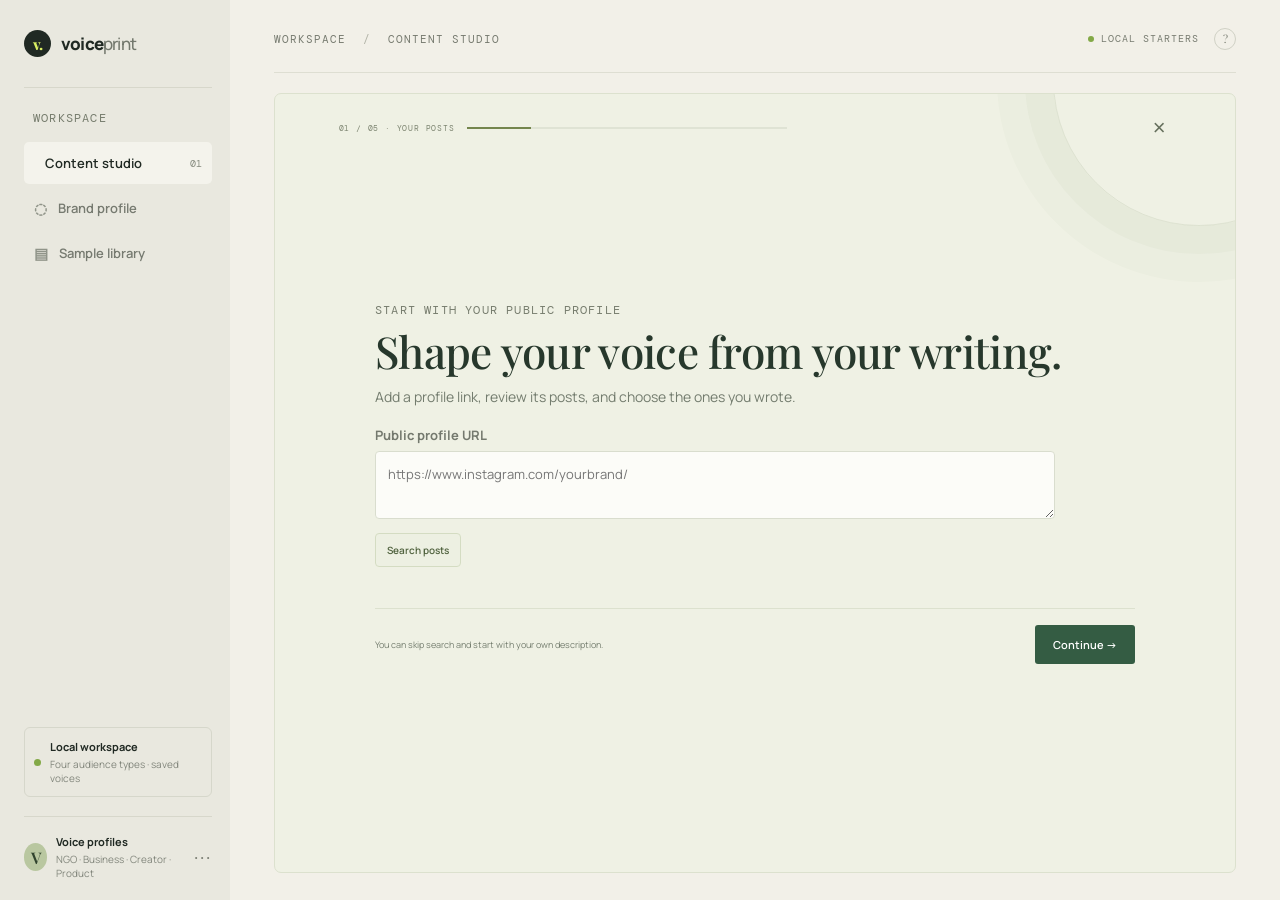
==== index.html @ cc62193c "Package Voiceprint social studio" ====
<!doctype html>
<html lang="en">
  <head>
    <meta charset="utf-8" />
    <meta name="viewport" content="width=device-width, initial-scale=1" />
    <meta name="theme-color" content="#f2f0e8" />
    <title>Voiceprint — Brand voice studio</title>
    <link rel="preconnect" href="https://fonts.googleapis.com" />
    <link rel="preconnect" href="https://fonts.gstatic.com" crossorigin />
    <link href="https://fonts.googleapis.com/css2?family=DM+Mono:wght@400;500&family=Manrope:wght@400;500;600;700;800&family=Playfair+Display:ital,wght@0,500;0,600;1,500;1,600&display=swap" rel="stylesheet" />
    <link rel="stylesheet" href="styles.css?v=13" />
  </head>
  <body>
    <div class="app-shell">
      <aside class="sidebar">
        <a class="wordmark" href="#top" aria-label="Voiceprint home"><span class="wordmark-mark">v.</span><span>voice<span class="wordmark-light">print</span></span></a>
        <div class="side-rule"></div>
        <p class="eyebrow side-label">WORKSPACE</p>
        <nav aria-label="Main navigation">
          <a class="nav-link active" href="#studio"><span class="nav-icon"></span> Content studio <span class="nav-count">01</span></a>
          <a class="nav-link" href="#profile"><span class="nav-icon">◌</span> Brand profile</a>
          <a class="nav-link muted-link" href="#library"><span class="nav-icon">▤</span> Sample library</a>
        </nav>
        <div class="sidebar-bottom">
          <div class="demo-card"><span class="demo-dot"></span><div><strong>Local workspace</strong><small>Four audience types · saved voices</small></div></div>
          <div class="profile-mini"><div class="avatar">V</div><div><strong>Voice profiles</strong><small>NGO · Business · Creator · Product</small></div><span class="more">···</span></div>
        </div>
      </aside>

      <main id="top" class="main-content">
        <header class="topbar"><div class="breadcrumb">WORKSPACE <span>/</span> CONTENT STUDIO</div><div class="topbar-right"><span class="local-status"><i></i> <span id="api-status-label">LOCAL STARTERS</span></span><button class="help-button" type="button" title="Sarvam powers draft generation; SerpAPI retrieves Instagram profile posts. Social login needs your registered platform apps and permissions.">?</button></div></header>
        <section class="intro" id="studio">
          <div class="intro-copy"><p class="eyebrow"><span class="eyebrow-line"></span> MAKE EVERY WORD SOUND LIKE YOU</p><h1>Find your voice.<br /><em>Keep it yours.</em></h1><p class="intro-sub">One idea, shaped by the way your brand already speaks.</p></div>
          <div class="issue-stamp"><span>CONTENT</span><strong>01</strong><span>VOICE<br />STUDIO</span><i></i></div>
        </section>

        <section class="creator-setup" id="creator-setup" aria-labelledby="setup-title">
          <div class="setup-progress"><span id="setup-step-label">01 / 05 · YOUR POSTS</span><div><i id="setup-progress-bar"></i></div><button id="setup-dismiss" type="button" aria-label="Close setup">×</button></div>
          <div class="setup-question" id="setup-question">
            <p class="eyebrow">A VOICE STUDIO FOR EVERY KIND OF CREATOR</p><h2 id="setup-title">Who are you creating for?</h2>
            <p class="setup-subtitle">We’ll shape the brief and the post format around your work.</p>
            <div class="creator-types" role="group" aria-label="Creator type">
              <button type="button" data-category="ngo"><span>01</span><strong>NGO</strong><small>Cause, community, action</small></button>
              <button type="button" data-category="business"><span>02</span><strong>Business</strong><small>Service, expertise, trust</small></button>
              <button type="button" data-category="creator"><span>03</span><strong>Creator</strong><small>Personality, story, community</small></button>
              <button type="button" data-category="product"><span>04</span><strong>Product / brand</strong><small>Benefits, proof, discovery</small></button>
            </div>
            <div class="setup-controls">
              <label>First platform<select id="setup-platform"><option value="instagram">Instagram</option><option value="linkedin">LinkedIn</option><option value="x">X</option></select></label>
              <label>Write in<select id="output-language"><option value="English">English</option><option value="Kannada">ಕನ್ನಡ · Kannada</option><option value="Hindi">हिन्दी · Hindi</option></select></label>
            </div>
            <div class="setup-actions"><span>Have no posts? The next step will ask one question at a time.</span><button id="setup-next" type="button">Set up my voice →</button></div>
          </div>
        </section>

        <select id="scenario" class="sr-only" aria-hidden="true" tabindex="-1"><option value="streetwear" selected>Demo profile</option><option value="saas">Demo profile</option></select>

        <section class="workspace-grid">
          <div class="left-column">
            <section class="panel profile-panel" id="profile">
              <div class="section-heading"><div><p class="eyebrow">02 / THE BRAND VOICE</p><h2 id="profile-title">Northstar Supply</h2></div><span class="profile-badge">PROFILE</span></div>
              <p class="profile-summary" id="profile-summary"></p>
              <section class="voice-builder" aria-labelledby="voice-builder-title">
                <div class="voice-builder-heading"><div><span class="note-label">MAKE THIS VOICE YOURS</span><h3 id="voice-builder-title">Where should we learn your style?</h3></div><span id="voice-source-badge" class="source-badge">DEMO PROFILE</span></div>
                <div class="voice-mode-switch" role="group" aria-label="Choose how to define your writing style">
                  <button type="button" data-voice-mode="demo" aria-pressed="true">Use sample brand</button>
                  <button type="button" data-voice-mode="posts" aria-pressed="false">I have posts</button>
                  <button type="button" data-voice-mode="fresh" aria-pressed="false">No posts yet</button>
                </div>
                <div id="voice-demo-panel" class="voice-mode-panel">
                  <p>Start with the selected demo brand and its six example posts. Switch modes to bring your own writing or describe your voice.</p>
                </div>
                <div id="voice-posts-panel" class="voice-mode-panel" hidden>
                  <label class="field-label" for="sample-posts-input">Paste 1–10 posts (separate them with a blank line)</label>
                  <textarea id="sample-posts-input" rows="4" placeholder="Paste captions or posts you wrote. A few examples are enough to begin."></textarea>
                  <p class="input-hint">Use public posts you own or have permission to use. We analyze the text you provide.</p>
                </div>
                <div id="voice-fresh-panel" class="voice-mode-panel" hidden>
                  <label class="field-label" for="voice-description">Describe how you want to sound</label>
                  <textarea id="voice-description" rows="3" placeholder="For example: warm and direct, like I’m sharing a useful tip with a friend. Keep sentences short."></textarea>
              <label class="field-label" for="voice-tone">Pick a starting tone</label>
                  <select id="voice-tone" class="voice-select"><option value="warm and approachable">Warm and approachable</option><option value="bold and playful">Bold and playful</option><option value="expert and precise">Expert and precise</option><option value="minimal and direct">Minimal and direct</option><option value="witty and conversational">Witty and conversational</option></select>
                  <p class="input-hint">Choose a starter voice or describe your own. You can review and edit every draft.</p>
                </div>
                <div class="voice-preferences">
                  <label><span class="field-label">Words or phrases I like</span><input id="favorite-words" type="text" placeholder="e.g. thoughtful, built for real life" /></label>
                  <label><span class="field-label">Words or claims to avoid</span><input id="avoid-words" type="text" placeholder="e.g. revolutionary, guaranteed" /></label>
                </div>
                <div class="voice-builder-footer"><p id="voice-analysis-status" aria-live="polite">Demo voice is ready. You can switch to your own examples or start from preferences.</p><button id="analyze-voice" class="secondary-action" type="button">Build voice profile</button></div>
                <div class="voice-save-row"><label class="field-label" for="saved-voice-select">Starter and saved voices</label><select id="saved-voice-select"><option value="">Choose a voice profile</option></select><label class="field-label" for="voice-profile-name">Name your custom voice</label><input id="voice-profile-name" type="text" placeholder="e.g. Founder notes, Kannada community voice" /><button id="save-voice-profile" class="secondary-action" type="button">Save current voice</button></div>
              </section>
              <div class="metrics-grid" id="metrics-grid"></div>
              <div class="voice-notes"><div><span class="note-label">SOUNDS LIKE</span><strong id="tone-notes"></strong></div><div><span class="note-label">DO MORE OF</span><strong id="dos-notes"></strong></div><div><span class="note-label">SKIP</span><strong id="donts-notes"></strong></div></div>
              <details class="sample-posts" id="library"><summary>View the 6 sample posts behind this profile <span>＋</span></summary><ol id="sample-list"></ol></details>
            </section>

            <section class="panel controls-panel">
              <div class="section-heading compact"><div><p class="eyebrow">03 / YOUR IDEA</p><h2>Shape the draft</h2></div><span class="step-marker">03</span></div>
              <label class="field-label" for="topic">What do you want to say?</label>
              <textarea id="topic" rows="2" placeholder="Write your idea, story, or announcement…"></textarea>
              <div class="control-row">
                <label class="control-block"><span class="field-label">Platform</span><select id="platform"><option value="instagram">Instagram</option><option value="linkedin">LinkedIn</option><option value="x">X</option></select></label>
                <label class="control-block"><span class="field-label">Write in</span><select id="campaign-language"><option>English</option><option>Hindi</option><option>Kannada</option><option>Hinglish</option><option>Kanglish</option></select></label>
              </div>
              <div class="range-control"><div class="range-label"><label class="field-label" for="target-words">Draft length</label><span id="target-words-label" class="range-value">80 words</span></div><div class="range-scale"><span>20 words</span><span id="target-words-max">300 words</span></div><input id="target-words" type="range" min="20" max="300" step="5" value="80" /></div>
              <details class="advanced-campaign"><summary>More controls <span>Audience, campaign goal and voice</span></summary>
              <div class="keyword-fields"><label><span class="field-label">Optional keyword</span><input id="campaign-keywords" class="text-input" placeholder="Add a phrase only if this post needs one" /></label><label><span class="field-label">Keyword context</span><input id="keyword-context" class="text-input" placeholder="Explain what it means for this post" /></label></div>
              <div class="control-row campaign-fields">
                <label class="control-block"><span class="field-label">Audience</span><input id="audience" class="text-input" type="text" placeholder="Who are you speaking to?" /></label>
                <label class="control-block"><span class="field-label">Creator type</span><select id="campaign-category"><option value="ngo">NGO</option><option value="business">Business</option><option value="creator">Influencer / creator</option><option value="product" selected>Product / brand</option></select></label>
              </div>
              <div class="control-row campaign-fields"><label class="control-block"><span class="field-label">Scenario</span><select id="scenario-id"></select></label><label class="control-block"><span class="field-label">Campaign intent</span><select id="campaign-intent"><option value="inform">Inform</option><option value="educate">Educate</option><option value="inspire">Inspire</option><option value="build_trust">Build trust</option><option value="drive_action">Drive action</option></select></label></div>
              <label class="field-label campaign-goal-label" for="campaign-goal">What should this post help achieve? <span class="optional-note">Optional</span></label>
              <input id="campaign-goal" class="text-input" type="text" placeholder="Optional: what should this post help achieve?" />
              <details class="brand-context">
                <summary>Brand knowledge & style rules <span>＋</span></summary>
                <label class="field-label" for="brand-knowledge">Source story, transcript, and approved facts</label>
                <textarea id="brand-knowledge" rows="3" placeholder="Add verified facts or context only if needed."></textarea>
                <label class="field-label" for="style-guide">Writing rules</label>
                <textarea id="style-guide" rows="2" placeholder="Words to use or avoid, formatting, or claims to exclude…"></textarea>
              </details>

              <label class="field-label" for="optimization">Discovery optimization</label><select id="optimization" class="text-input"><option value="social_seo">Social + SEO</option><option value="aeo">Answer engine (AEO)</option><option value="geo">Generative search (GEO)</option><option value="all">SEO + AEO + GEO</option></select>
              <div class="range-control"><div class="range-label"><label class="field-label" for="formality">Voice formality</label><span id="formality-label" class="range-value">Casual</span></div><div class="range-scale"><span>Conversational</span><span>Polished</span></div><input id="formality" type="range" min="0" max="100" value="24" /></div>
              <div class="range-control"><div class="range-label"><label class="field-label" for="energy">Energy</label><span id="energy-label" class="range-value">Steady</span></div><div class="range-scale"><span>Calm</span><span>High energy</span></div><input id="energy" type="range" min="0" max="100" value="50" /></div>
              </details>
              <button id="generate-button" class="generate-button" type="button">Generate draft</button>
            </section>
          </div>

          <section class="panel compare-panel" aria-live="polite">
            <div class="section-heading output-heading"><div><p class="eyebrow">04 / SIDE BY SIDE</p><h2>Your draft</h2></div><span class="draft-status"><i></i> <span id="draft-status-text">READY</span></span></div>
            <div class="compare-grid">
              <article class="draft-card adapted-card"><div class="draft-card-head"><div><span class="draft-kicker">VOICE ADAPTED</span><h3 id="adapted-brand-title">Northstar Supply</h3></div><span class="draft-icon adapted-icon"></span></div><div class="draft-meta"><span class="post-avatar adapted-avatar" id="brand-avatar">N</span><span><strong id="adapted-handle">northstarsupply</strong><small id="adapted-platform">INSTAGRAM</small></span></div><label class="sr-only" for="adapted-output">Edit the adapted draft</label><textarea id="adapted-output" class="draft-text adapted-text" spellcheck="true"></textarea><div class="editor-toolbar" aria-label="Draft editing actions"><button type="button" data-edit="rewrite">Rewrite</button><button type="button" data-edit="clarify">Improve clarity</button><button type="button" data-edit="expand">Expand</button><button type="button" data-edit="shorten">Shorten</button><button type="button" data-edit="cta">Add CTA</button></div><div class="draft-footer"><span>EDITABLE · YOUR BRAND VOICE</span><span id="adapted-words">0 WORDS</span></div></article>
            </div>
            <div class="regenerate-row"><p><span></span> Make an edit in the adapted draft, then use it as direction for another pass.</p><button id="regenerate-edits" class="regenerate-button" type="button">Regenerate using my edits <span>↗</span></button></div>
            <div class="compare-note"><span class="note-star"></span><p><strong>Voice is a pattern, not a template.</strong><br /><em>Use the draft as a starting point. Your edits make it yours.</em></p></div>
            <section class="quality-panel" aria-live="polite"><div class="quality-heading"><div><span class="draft-kicker">VOICEPRINT QUALITY CHECK</span><h3>Why this draft works</h3></div><strong id="quality-total">—<small>/100</small></strong></div><div id="quality-breakdown" class="quality-breakdown"><span>Generate a draft to score voice, platform fit, keyword context, clarity, and safety.</span></div><div class="quality-note">Transparent rubric · no fabricated engagement predictions</div></section>
            <section class="publish-panel"><div><span class="draft-kicker">YOU STAY IN CONTROL</span><h3>Approve this draft for publishing?</h3><p>Connect the destination first. Instagram also needs a publicly reachable image or video URL; X and LinkedIn accept text-only posts.</p></div><label id="publish-media-wrap" class="control-block" for="publish-media-url"><span class="field-label">Image or video URL (required for Instagram)</span><input id="publish-media-url" class="text-input" type="url" placeholder="https://your-site.example/campaign-image.jpg" /></label><label class="publish-consent"><input id="publish-consent" type="checkbox" /> I approve this edited draft for the selected platform</label><button id="approve-publish" type="button" disabled>Review & approve ↗</button><p id="publish-status" aria-live="polite">No post is published until an official platform account is connected and you approve the final draft.</p></section>
            <section class="platform-connections"><div class="campaign-pack-heading"><div><span class="draft-kicker">OPTIONAL ACCOUNT LOGIN</span><h3>Connect for owned-post imports and publishing</h3></div></div><p>Instagram profile posts use SerpAPI. X timelines use the X API through your connected account. LinkedIn imports require permission to read posts from the connected member.</p><div id="platform-connection-list" class="platform-connection-list" aria-live="polite"></div></section>
            <section class="performance-panel"><div class="campaign-pack-heading"><div><span class="draft-kicker">OBSERVED RESULTS</span><h3>Account performance</h3></div><button id="refresh-performance" type="button">Refresh results</button></div><p>Only provider-reported metrics belong here. They stay separate from the writing-quality score.</p><div id="performance-summary" aria-live="polite">No performance observations recorded.</div></section>
            <div class="draft-save-row"><button id="save-draft" class="secondary-action" type="button">Save edited draft</button><span id="draft-save-status" aria-live="polite">Drafts are saved locally after generation.</span></div>
            <section class="campaign-pack">
              <div class="campaign-pack-heading"><div><span class="draft-kicker">CAMPAIGN WORKSPACE</span><h3>One brief. Three channels.</h3></div><button id="campaign-pack-generate" type="button">Build campaign pack <span>↗</span></button></div>
              <div id="campaign-pack-results" class="campaign-pack-results" hidden>
                <div class="asset-tabs" role="tablist" aria-label="Campaign channel assets"><button type="button" role="tab" data-platform="instagram" aria-selected="true">Instagram</button><button type="button" role="tab" data-platform="linkedin" aria-selected="false">LinkedIn</button><button type="button" role="tab" data-platform="x" aria-selected="false">X</button></div>
                <div class="asset-preview"><strong id="asset-title">Instagram caption</strong><textarea id="asset-output" aria-label="Campaign channel draft"></textarea><button id="copy-asset" type="button">Copy version ↗</button></div>
              </div>
            </section>
          </section>
        </section>
        <footer class="page-footer"><span>VOICEPRINT CONTENT STUDIO</span><span>ONE IDEA. YOUR VOICE.</span><span>01 — 2026</span></footer>
      </main>
    </div>
    <script src="app.js?v=19"></script>
  </body>
</html>
---- styles.css ----
:root{--paper:#f2f0e8;--panel:#fbfaf6;--ink:#202923;--muted:#777b70;--line:#deded2;--lime:#d9ef63;--lime-dark:#a8bf32;--forest:#315c43;--mono:'DM Mono',monospace;--sans:'Manrope',sans-serif;--serif:'Playfair Display',Georgia,serif}
*{box-sizing:border-box}body{margin:0;background:var(--paper);color:var(--ink);font-family:var(--sans);font-size:13px}.app-shell{min-height:100vh;display:grid;grid-template-columns:230px minmax(0,1fr)}.sidebar{background:#e9e8df;min-height:100vh;padding:30px 18px 20px 24px;display:flex;flex-direction:column;position:sticky;top:0;height:100vh}.wordmark{display:flex;align-items:center;gap:10px;color:var(--ink);text-decoration:none;font-size:17px;font-weight:800;letter-spacing:-.8px}.wordmark-light{font-weight:500;color:#73786d}.wordmark-mark{width:27px;height:27px;display:grid;place-items:center;background:var(--ink);color:var(--lime);font-family:var(--serif);font-size:15px;border-radius:50%}.side-rule{height:1px;background:#d7d7cb;margin:30px 0 22px}.eyebrow{font:10px var(--mono);letter-spacing:1.2px;color:#777d6e;margin:0}.side-label{padding-left:9px;margin-bottom:13px}.nav-link{height:42px;padding:0 10px;display:flex;align-items:center;gap:11px;border-radius:5px;text-decoration:none;color:var(--ink);font-size:12px;font-weight:600;margin:3px 0}.nav-link.active{background:#f4f3ec}.nav-icon{font-size:15px;color:#4d7758}.nav-count{margin-left:auto;color:#858a7e;font:10px var(--mono)}.muted-link,.nav-link:not(.active){color:#767a70}.muted-link .nav-icon,.nav-link:not(.active) .nav-icon{color:#909489}.sidebar-bottom{margin-top:auto}.demo-card{display:flex;align-items:center;gap:9px;border:1px solid #d6d7cb;border-radius:6px;padding:11px 9px;margin-bottom:19px}.demo-dot,.local-status i,.draft-status i{width:7px;height:7px;background:#83a947;display:inline-block;border-radius:50%;flex:none}.demo-card strong,.profile-mini strong{font-size:11px;display:block}.demo-card small,.profile-mini small{color:#82867c;display:block;font-size:10px;margin-top:3px}.profile-mini{border-top:1px solid #d7d7cb;padding-top:17px;display:flex;align-items:center;gap:9px}.avatar{width:28px;height:28px;border-radius:50%;display:grid;place-items:center;background:#b9c7a0;color:#30432d;font-family:var(--serif);font-weight:600}.more{margin-left:auto;font-size:19px;letter-spacing:2px;color:#797d73}.main-content{max-width:1580px;width:100%;margin:auto;padding:0 44px;min-width:0}.topbar{height:61px;border-bottom:1px solid var(--line);display:flex;align-items:center;justify-content:space-between}.breadcrumb,.local-status{font:9px var(--mono);letter-spacing:1px;color:#777b70}.breadcrumb span{margin:0 9px;color:#b2b3a7}.topbar-right{display:flex;align-items:center;gap:15px}.local-status{display:flex;align-items:center;gap:7px;font-size:8px}.local-status i{width:6px;height:6px}.help-button{height:22px;width:22px;border:1px solid #d0d1c5;border-radius:50%;background:none;font:11px var(--serif);color:#777b70}.intro{display:flex;justify-content:space-between;align-items:flex-start;padding:30px 0 20px}.intro .eyebrow{display:flex;align-items:center;gap:9px}.eyebrow-line{width:19px;height:1px;background:#8e9f56}h1{font-size:clamp(36px,3.6vw,49px);line-height:1.02;letter-spacing:-2.5px;margin:14px 0 9px;font-weight:600}h1 em{font-family:var(--serif);font-weight:500;color:var(--forest);letter-spacing:-2px}.intro-sub{color:#72766c;font-size:12px;margin:0}.issue-stamp{width:68px;height:76px;border:1px solid #d3d4c8;display:flex;flex-direction:column;align-items:center;justify-content:center;position:relative;margin:4px 8px 0 0;color:#777b70;font:7px var(--mono);letter-spacing:1px}.issue-stamp strong{font:25px var(--serif);color:var(--ink);line-height:1.15}.issue-stamp i{position:absolute;right:-9px;bottom:-9px;font:19px var(--serif);color:#829645;background:var(--paper);padding:2px}.setup-row{display:flex;align-items:center;justify-content:space-between;gap:20px;margin:0 0 14px;padding:11px 14px;background:#e9ebde;border:1px solid #dfe1d3;border-radius:5px}.scenario-select-wrap{display:flex;align-items:center;gap:12px;min-width:0}.scenario-select-wrap .eyebrow{white-space:nowrap;font-size:8px}.scenario-select{max-width:420px;min-width:280px;border:1px solid #d1d5c2;background:#f9f9f3;border-radius:4px;padding:8px 10px;color:#354332;font:600 10px var(--sans)}.scenario-caption{font-size:10px;color:#747b68;display:flex;align-items:center;gap:7px;text-align:right}.scenario-glyph{font-size:13px;color:#688044}.workspace-grid{display:grid;grid-template-columns:minmax(330px,.92fr) minmax(430px,1.08fr);gap:14px;align-items:stretch}.left-column{display:grid;grid-template-rows:auto auto;gap:14px}.panel{background:var(--panel);border:1px solid #e3e2d8;border-radius:7px;box-shadow:0 5px 20px rgba(43,48,32,.025)}.profile-panel,.controls-panel,.compare-panel{padding:17px 18px}.section-heading{display:flex;align-items:flex-start;justify-content:space-between;margin-bottom:12px}.section-heading h2{font-size:14px;letter-spacing:-.45px;margin:4px 0 0;font-weight:700}.profile-badge,.step-marker{border:1px solid #dedfd1;border-radius:3px;padding:5px 7px;font:8px var(--mono);letter-spacing:.6px;color:#78814f}.step-marker{width:21px;height:21px;border-radius:50%;display:grid;place-items:center;padding:0}.profile-summary{font:11px/1.55 var(--serif);color:#687063;margin:0 0 12px}.metrics-grid{display:grid;grid-template-columns:repeat(4,1fr);border:1px solid #e5e5d9;border-radius:4px;background:#f8f8f2}.metric{padding:9px 7px;border-right:1px solid #e5e5d9;min-width:0}.metric:last-child{border-right:0}.metric strong{display:block;font:18px var(--serif);color:#344b35}.metric span{display:block;margin-top:4px;font:7px/1.35 var(--mono);letter-spacing:.35px;color:#888c80}.voice-notes{display:grid;grid-template-columns:1fr;gap:0;margin-top:10px}.voice-notes>div{display:grid;grid-template-columns:94px 1fr;gap:8px;padding:6px 0;border-bottom:1px solid #ebebe3}.voice-notes>div:last-child{border-bottom:0}.note-label{font:7px var(--mono);letter-spacing:.6px;color:#999b8f}.voice-notes strong{font-size:9px;font-weight:600;color:#525c4e}.sample-posts{border-top:1px solid #e8e8df;margin-top:8px;padding-top:8px}.sample-posts summary{list-style:none;cursor:pointer;color:#72796a;font:8px var(--mono)}.sample-posts summary::-webkit-details-marker{display:none}.sample-posts summary span{float:right;color:#799045;font-size:12px}.sample-posts[open] summary span{transform:rotate(45deg)}.sample-posts ol{padding-left:18px;margin:9px 0 0;display:grid;gap:7px;color:#696f62;font:9px/1.45 var(--serif)}.controls-panel{padding-bottom:15px}.compact{margin-bottom:11px}.field-label{font-size:9px;font-weight:700;color:#74796e;display:block;margin:0 0 6px}.controls-panel textarea{width:100%;resize:vertical;border:1px solid #e0e1d7;border-radius:4px;background:#fdfcf8;padding:9px 10px;font:11px/1.5 var(--sans);color:#30382e;outline:none}.controls-panel textarea:focus,.adapted-text:focus{border-color:#a7b86c;box-shadow:0 0 0 2px rgba(169,190,95,.13)}.control-row{display:grid;grid-template-columns:1fr 1fr;gap:10px;margin-top:10px}.control-block select{width:100%;border:1px solid #e0e1d7;background:#fdfcf8;border-radius:4px;padding:8px;font:10px var(--sans);color:#30382e}.range-control{margin-top:9px}.range-label{display:flex;justify-content:space-between;align-items:center}.range-value{font:9px var(--mono);color:#7a8650}input[type=range]{width:100%;height:3px;margin:7px 0 0;appearance:none;background:linear-gradient(90deg,#93aa51,#d6d8c9);border-radius:3px}input[type=range]::-webkit-slider-thumb{appearance:none;width:12px;height:12px;border-radius:50%;background:#506d3d;border:2px solid #fbfaf6;box-shadow:0 0 0 1px #506d3d}input[type=range]::-moz-range-thumb{width:10px;height:10px;border-radius:50%;background:#506d3d;border:2px solid #fbfaf6;box-shadow:0 0 0 1px #506d3d}.generate-button{width:100%;height:36px;margin-top:13px;border:0;border-radius:4px;background:var(--ink);color:#f7f6ef;display:flex;align-items:center;justify-content:center;gap:8px;font:600 10px var(--sans);cursor:pointer;transition:.18s}.generate-button:hover{background:#36543b;transform:translateY(-1px)}.button-spark{color:var(--lime);font-size:14px}.demo-disclaimer{text-align:center;font:7px var(--mono);color:#96988d;margin:7px 0 0}.compare-panel{display:flex;flex-direction:column;min-width:0}.output-heading{align-items:center;margin-bottom:14px}.draft-status{font:8px var(--mono);letter-spacing:.65px;color:#868a7d;display:flex;align-items:center;gap:6px;white-space:nowrap}.draft-status i{width:6px;height:6px;background:#9ca95e}.compare-grid{display:grid;grid-template-columns:1fr 1fr;gap:10px;flex:1;min-height:340px}.draft-card{display:flex;flex-direction:column;min-width:0;border:1px solid #e4e4da;border-radius:5px;padding:12px;background:#f9f8f2}.adapted-card{background:#f5f7ec;border-color:#dce3c9}.draft-card-head{display:flex;justify-content:space-between;align-items:flex-start;min-height:41px}.draft-kicker{font:7px var(--mono);letter-spacing:.8px;color:#96998c}.draft-card h3{font-size:12px;margin:3px 0 0;letter-spacing:-.2px}.draft-icon{font-size:19px;line-height:1}.generic-icon{color:#acafa4}.adapted-icon{color:#879a49}.draft-meta{display:flex;align-items:center;gap:7px;border-top:1px solid #e9e8df;padding:10px 0}.adapted-card .draft-meta{border-color:#e3e8d6}.post-avatar{width:23px;height:23px;display:grid;place-items:center;border-radius:50%;font:8px var(--mono)}.generic-avatar{background:#e9e9e1;color:#8a8d84}.adapted-avatar{background:#dfe7c7;color:#536a3d}.draft-meta strong{display:block;font-size:8px}.draft-meta small{display:block;margin-top:2px;font:7px var(--mono);color:#919489;letter-spacing:.4px}.draft-text{font:10px/1.7 var(--serif);color:#424c3e;white-space:pre-wrap;overflow-wrap:anywhere}.generic-text{margin:3px 0 12px;flex:1}.adapted-text{width:100%;min-height:175px;resize:vertical;background:#fbfcf6;border:1px solid #e3e7d7;border-radius:3px;padding:9px;outline:none;flex:1}.draft-footer{border-top:1px solid #e6e6dc;padding-top:8px;display:flex;justify-content:space-between;gap:5px;font:6px var(--mono);letter-spacing:.35px;color:#96998e}.adapted-card .draft-footer{border-color:#e1e5d4}.regenerate-row{display:flex;align-items:center;justify-content:space-between;gap:12px;margin-top:12px}.regenerate-row p{font-size:8px;line-height:1.5;color:#85897d;margin:0;max-width:210px}.regenerate-row p span{color:#81934a;font-size:12px;margin-right:4px}.regenerate-button{border:1px solid #d5dcc1;background:#eef1e2;border-radius:4px;padding:9px 10px;color:#50623e;font:600 8px var(--sans);white-space:nowrap;cursor:pointer}.regenerate-button:hover{background:#e3e9d0;border-color:#becb9b}.regenerate-button span{margin-left:7px;color:#7d9146}.compare-note{display:flex;align-items:flex-start;gap:9px;border-top:1px solid #e6e6dc;padding-top:12px;margin-top:13px}.note-star{color:#86994a;font-size:15px}.compare-note p{font:9px/1.5 var(--serif);color:#656c5e;margin:0}.compare-note strong{font-style:normal;color:#3f4c3e}.compare-note em{color:#879079}.page-footer{display:flex;justify-content:space-between;padding:17px 0 15px;color:#96988e;font:7px var(--mono);letter-spacing:.8px}.page-footer span:nth-child(2){color:#818777}.sr-only{position:absolute;width:1px;height:1px;padding:0;margin:-1px;overflow:hidden;clip:rect(0,0,0,0);white-space:nowrap;border:0}
@media(max-width:1180px){.main-content{padding:0 26px}.app-shell{grid-template-columns:205px minmax(0,1fr)}.sidebar{padding-left:18px}.workspace-grid{grid-template-columns:minmax(290px,.88fr) minmax(370px,1.12fr);gap:10px}.profile-panel,.controls-panel,.compare-panel{padding:14px}.metric{padding:8px 5px}.metric span{font-size:6px}.draft-card{padding:9px}}
@media(max-width:850px){.app-shell{display:block}.sidebar{position:relative;height:auto;min-height:0;padding:15px 20px;flex-direction:row;align-items:center;border-bottom:1px solid #d7d7cb}.side-rule,.side-label,.sidebar nav,.sidebar-bottom{display:none}.main-content{padding:0 20px}.topbar{height:52px}.intro{padding-top:25px}.workspace-grid{grid-template-columns:1fr}.left-column{grid-template-columns:1fr 1fr;grid-template-rows:auto;align-items:stretch}.compare-panel{min-height:470px}.profile-panel,.controls-panel{height:100%}}
@media(max-width:560px){.main-content{padding:0 13px}.intro{padding-bottom:18px}.intro-sub{max-width:245px;line-height:1.6}.issue-stamp{transform:scale(.84);transform-origin:top right;margin-right:0}.setup-row{align-items:flex-start;flex-direction:column;gap:8px}.scenario-select-wrap{width:100%;align-items:flex-start;flex-direction:column;gap:6px}.scenario-select{min-width:0;width:100%;max-width:none}.scenario-caption{text-align:left}.left-column{grid-template-columns:1fr}.profile-panel,.controls-panel{height:auto}.compare-grid{grid-template-columns:1fr}.compare-panel{min-height:0}.draft-card{min-height:265px}.adapted-text{min-height:130px}.regenerate-row{align-items:flex-start;flex-direction:column}.regenerate-row p{max-width:none}.regenerate-button{align-self:flex-end}.page-footer span:nth-child(2){display:none}}
@media(prefers-reduced-motion:reduce){*,*::before,*::after{scroll-behavior:auto!important;transition:none!important;animation:none!important}}

/* Readability pass: give the content room to breathe at normal browser zoom. */
body{font-size:14px}
.eyebrow{font-size:11px}
.breadcrumb{font-size:10px}
.nav-link{font-size:13px}
.intro-sub{font-size:14px}
.scenario-select-wrap .eyebrow{font-size:9px}
.scenario-select{font-size:12px}
.scenario-caption{font-size:12px}
.section-heading h2{font-size:16px}
.profile-summary{font-size:13px;line-height:1.65}
.metric{padding:10px 8px}
.metric strong{font-size:21px}
.metric span{font-size:8px;line-height:1.45}
.voice-notes>div{grid-template-columns:100px 1fr;padding:8px 0}
.note-label{font-size:8px}
.voice-notes strong{font-size:11px}
.sample-posts summary{font-size:9px}
.sample-posts ol{font-size:11px;line-height:1.55}
.field-label{font-size:11px}
.controls-panel textarea{font-size:12px}
.control-block select{font-size:12px}
.range-value{font-size:10px}
.generate-button{font-size:12px}
.demo-disclaimer{font-size:8px}
.draft-kicker{font-size:8px}
.draft-card h3{font-size:14px}
.draft-meta strong{font-size:10px}
.draft-meta small{font-size:8px}
.draft-text{font-size:12px;line-height:1.75}
.adapted-text{padding:11px}
.draft-footer{font-size:7px;letter-spacing:.4px}
.regenerate-row p{font-size:10px}
.regenerate-button{font-size:10px}
.compare-note p{font-size:11px;line-height:1.6}
.page-footer{font-size:8px}
@media(max-width:1180px){.metric span{font-size:7.5px}}
@media(max-width:850px){.setup-row{align-items:flex-start;flex-direction:column;gap:8px}.scenario-select-wrap{width:100%;align-items:center;gap:10px}.scenario-select{min-width:0;max-width:none;flex:1}.scenario-caption{text-align:left}}

/* Legibility and campaign workspace */
body{font-size:16px}
.main-content{padding-left:clamp(22px,3.4vw,52px);padding-right:clamp(22px,3.4vw,52px)}
.topbar{height:68px}
.breadcrumb,.local-status{font-size:11px}
.local-status{font-size:10px}
.intro{padding-top:38px;padding-bottom:28px}
h1{font-size:clamp(44px,4.2vw,60px)}
.intro-sub{font-size:16px}
.setup-row{padding:15px 18px;margin-bottom:18px}
.scenario-select-wrap .eyebrow,.eyebrow{font-size:12px}
.scenario-select{font-size:14px;padding:11px 13px}
.scenario-caption{font-size:14px;max-width:330px;line-height:1.5}
.workspace-grid{gap:18px}
.left-column{gap:18px}
.panel{border-radius:9px}
.profile-panel,.controls-panel,.compare-panel{padding:22px 24px}
.section-heading{margin-bottom:16px}
.section-heading h2{font-size:19px}
.profile-summary{font-size:15px;line-height:1.7;margin-bottom:16px}
.metric{padding:12px 10px}
.metric strong{font-size:23px}
.metric span{font-size:9px;line-height:1.45}
.voice-notes{margin-top:15px}
.voice-notes>div{grid-template-columns:112px 1fr;padding:10px 0}
.note-label{font-size:10px}
.voice-notes strong{font-size:13px;line-height:1.45}
.sample-posts{margin-top:12px;padding-top:12px}
.sample-posts summary{font-size:11px;line-height:1.5}
.sample-posts ol{font-size:13px;line-height:1.6}
.field-label{font-size:13px;margin-bottom:7px}
.controls-panel textarea,.text-input{font:14px/1.55 var(--sans);padding:11px 12px}
.text-input{width:100%;border:1px solid #e0e1d7;border-radius:4px;background:#fdfcf8;color:#30382e;outline:none}
.text-input:focus,.control-block select:focus{border-color:#a7b86c;box-shadow:0 0 0 2px rgba(169,190,95,.13)}
.control-row{gap:13px;margin-top:14px}
.control-block select{font-size:14px;padding:10px}
.campaign-goal-label{margin-top:13px}
.brand-context{margin-top:13px;padding:10px 0;border-top:1px solid #e8e8df;border-bottom:1px solid #e8e8df}
.brand-context summary{cursor:pointer;font:12px var(--mono);color:#697653;list-style:none}
.brand-context summary::-webkit-details-marker{display:none}
.brand-context summary span{float:right;color:#82964a;font-size:15px}
.brand-context[open] summary{margin-bottom:12px}
.brand-context .field-label{margin-top:8px}
.range-control{margin-top:15px}
.range-scale{display:flex;justify-content:space-between;color:#989b8f;font:10px var(--mono);margin-top:1px}
.range-value{font-size:12px}
input[type=range]{height:5px;margin:10px 0 2px}
input[type=range]::-webkit-slider-thumb{width:16px;height:16px}
input[type=range]::-moz-range-thumb{width:14px;height:14px}
.generate-button{height:46px;margin-top:17px;font-size:15px}
.demo-disclaimer{font-size:10px;margin-top:10px}
.compare-grid{gap:14px;min-height:430px}
.draft-card{padding:16px}
.draft-card-head{min-height:48px}
.draft-kicker{font-size:10px}
.draft-card h3{font-size:17px}
.draft-meta{gap:10px;padding:13px 0}
.post-avatar{width:30px;height:30px;font-size:11px}
.draft-meta strong{font-size:12px}
.draft-meta small{font-size:10px}
.draft-text{font-size:15px;line-height:1.8}
.adapted-text{min-height:210px;padding:13px}
.draft-footer{font-size:9px;line-height:1.5}
.editor-toolbar{display:flex;flex-wrap:wrap;gap:6px;margin:9px 0 12px}
.editor-toolbar button,.asset-tabs button,.asset-preview button{border:1px solid #d8ddca;background:#f9faf4;border-radius:4px;padding:7px 9px;color:#4f6540;font:600 11px var(--sans);cursor:pointer}
.editor-toolbar button:hover,.asset-tabs button:hover,.asset-preview button:hover{background:#eaf0dc}
.editor-toolbar button:focus-visible,.asset-tabs button:focus-visible,.asset-preview button:focus-visible{outline:2px solid #879b4d;outline-offset:2px}
.regenerate-row{margin-top:16px}
.regenerate-row p{font-size:12px;line-height:1.6;max-width:300px}
.regenerate-button{font-size:12px;padding:11px 13px}
.compare-note{padding-top:15px;margin-top:16px}
.compare-note p{font-size:13px;line-height:1.65}
.campaign-pack{margin-top:22px;padding:20px;border:1px solid #e2e4d7;border-radius:7px;background:#f6f7ee}
.campaign-pack-heading{display:flex;justify-content:space-between;align-items:center;gap:15px}
.campaign-pack-heading h3{font-size:18px;margin:5px 0 0}
.campaign-pack-heading>button{border:0;border-radius:4px;background:#315c43;color:#fbfaf6;padding:11px 14px;font:600 12px var(--sans);cursor:pointer;white-space:nowrap}
.campaign-pack-results{margin-top:16px}
.asset-tabs{display:flex;gap:7px;margin-bottom:10px}
.asset-tabs button[aria-selected="true"]{background:#dfe8ce;border-color:#bdc99f;color:#3d5537}
.asset-preview{display:grid;grid-template-columns:1fr auto;gap:9px;align-items:center}
.asset-preview strong{font-size:13px}
.asset-preview textarea{grid-column:1/-1;width:100%;min-height:150px;resize:vertical;border:1px solid #dfe2d5;border-radius:4px;background:#fdfcf8;padding:12px;font:14px/1.7 var(--sans);color:#30382e}
.asset-preview button{justify-self:end}
.page-footer{font-size:10px;padding:21px 0}
@media(max-width:1180px){.main-content{padding-left:24px;padding-right:24px}.workspace-grid{grid-template-columns:minmax(300px,.88fr) minmax(380px,1.12fr)}.profile-panel,.controls-panel,.compare-panel{padding:18px}.draft-card{padding:13px}}
@media(max-width:850px){.intro{padding-top:30px}.workspace-grid{grid-template-columns:1fr}.left-column{grid-template-columns:1fr 1fr}.campaign-pack{padding:16px}}
@media(max-width:560px){body{font-size:15px}.main-content{padding-left:14px;padding-right:14px}.intro-sub{font-size:14px}.setup-row{padding:13px}.scenario-select-wrap{align-items:flex-start}.scenario-caption{font-size:13px}.left-column{grid-template-columns:1fr}.profile-panel,.controls-panel,.compare-panel{padding:17px}.section-heading h2{font-size:18px}.compare-grid{grid-template-columns:1fr}.draft-card{min-height:0}.adapted-text{min-height:180px}.campaign-pack-heading{align-items:flex-start;flex-direction:column}.campaign-pack-heading>button{width:100%}.asset-preview{grid-template-columns:1fr}.asset-preview textarea{grid-column:auto}.asset-preview button{justify-self:stretch}.page-footer{font-size:8px}}

/* Voice onboarding: works with a few posts or with preferences alone. */
.voice-builder{margin:18px 0 15px;padding:15px;background:#f4f5ec;border:1px solid #e2e5d7;border-radius:6px}
.voice-builder-heading{display:flex;justify-content:space-between;align-items:flex-start;gap:12px}
.voice-builder-heading h3{font-size:14px;letter-spacing:-.25px;margin:5px 0 0}
.source-badge{font:8px var(--mono);letter-spacing:.6px;color:#6f7c4d;background:#e7ecd9;padding:6px 7px;border-radius:3px;white-space:nowrap}
.voice-mode-switch{display:flex;gap:5px;margin:12px 0 9px;border-bottom:1px solid #e0e3d6;padding-bottom:9px}
.voice-mode-switch button{flex:1;border:1px solid #dde1d1;background:#fafaf5;border-radius:4px;padding:8px 5px;color:#71776a;font:600 10px var(--sans);cursor:pointer}
.voice-mode-switch button[aria-pressed="true"]{background:#344d38;border-color:#344d38;color:#f8f8f1}
.voice-mode-panel p,.input-hint{font-size:11px;line-height:1.55;color:#7a8073;margin:8px 0}
.voice-builder textarea{width:100%;resize:vertical;border:1px solid #e0e1d7;border-radius:4px;background:#fdfcf8;padding:10px;font:12px/1.55 var(--sans);color:#30382e;outline:none}
.voice-builder textarea:focus,.voice-builder input:focus,.voice-select:focus{border-color:#a7b86c;box-shadow:0 0 0 2px rgba(169,190,95,.13);outline:none}
.voice-preferences{display:grid;grid-template-columns:1fr 1fr;gap:10px;margin-top:10px}
.voice-preferences input,.voice-select{width:100%;border:1px solid #e0e1d7;background:#fdfcf8;border-radius:4px;padding:9px 10px;color:#30382e;font:12px var(--sans)}
.public-import{margin-top:12px;padding-top:10px;border-top:1px solid #e2e4d8}
.public-import summary{cursor:pointer;list-style:none;color:#697653;font:10px var(--mono)}
.public-import summary::-webkit-details-marker{display:none}
.public-import summary span{float:right;color:#82964a;font-size:14px}
.public-import[open] summary{margin-bottom:10px}
.secondary-action{border:1px solid #d4dcc2;background:#edf0e2;border-radius:4px;padding:9px 11px;color:#50623e;font:600 10px var(--sans);cursor:pointer}
.secondary-action:hover{background:#e2e9d1;border-color:#bdc99b}
.voice-builder-footer{display:flex;justify-content:space-between;align-items:center;gap:12px;margin-top:12px;padding-top:11px;border-top:1px solid #e2e4d8}
.voice-builder-footer p{font-size:10px;line-height:1.45;color:#73796d;margin:0}
.discover-results{display:grid;gap:6px;margin:8px 0}
.discover-item{display:grid;grid-template-columns:auto 1fr;gap:8px;align-items:start;padding:9px;border:1px solid #e1e4d7;background:#fafaf5;border-radius:4px}
.research-query-row{display:grid;grid-template-columns:minmax(0,1fr) auto;gap:8px;align-items:center}
.connection-actions{display:flex;gap:6px;align-items:center}
.research-query-row input{min-width:0}
.discover-item input{margin:2px 0 0;accent-color:#506d3d}
.discover-item strong{display:block;font-size:10px;line-height:1.4;color:#434b3e}
.discover-item span,.discover-item a{display:block;margin-top:3px;font-size:10px;line-height:1.45;color:#798071;overflow-wrap:anywhere}
.asset-tabs{flex-wrap:wrap}
@media(max-width:560px){.voice-preferences{grid-template-columns:1fr}.voice-builder{padding:13px}.voice-mode-switch button{font-size:9px}.voice-builder-footer{align-items:flex-start;flex-direction:column}.voice-builder-footer .secondary-action{align-self:flex-end}.asset-tabs{display:grid;grid-template-columns:repeat(4,1fr)}}
.creator-setup{position:relative;overflow:hidden;margin:0 0 22px;padding:22px 24px 24px;background:#eff1e4;border:1px solid #dce1ce;border-radius:7px;animation:setup-enter .55s cubic-bezier(.2,.75,.25,1) both}.creator-setup[hidden]{display:none}.creator-setup:before{content:"";position:absolute;width:290px;height:290px;border:1px solid rgba(95,119,70,.12);border-radius:50%;right:-110px;top:-160px;box-shadow:0 0 0 28px rgba(95,119,70,.035),0 0 0 56px rgba(95,119,70,.025);pointer-events:none}.setup-progress{display:flex;align-items:center;gap:12px;color:#7c8470;font:8px var(--mono);letter-spacing:.8px}.setup-progress>div{height:2px;flex:1;background:#dfe3d4;max-width:180px}.setup-progress i{display:block;height:100%;width:25%;background:#74864d;transition:width .35s}.setup-progress button{margin-left:auto;border:0;background:transparent;color:#66705d;font-size:22px;cursor:pointer}.setup-question{position:relative;animation:question-enter .35s ease both}.setup-question>.eyebrow{margin:22px 0 7px}.setup-question h2{font:500 27px/1.2 var(--serif);letter-spacing:-.7px;color:#27382c;margin:0}.setup-subtitle{font-size:12px;color:#737c6e;margin:8px 0 18px}.creator-types{display:grid;grid-template-columns:repeat(4,minmax(0,1fr));gap:9px}.creator-types button{display:flex;flex-direction:column;align-items:flex-start;gap:10px;padding:13px;border:1px solid #dfe3d6;background:#fafaf5;border-radius:4px;text-align:left;cursor:pointer;transition:transform .18s,border-color .18s,background .18s}.creator-types button:hover{transform:translateY(-2px);border-color:#91a16c}.creator-types button[aria-pressed=true]{background:#e2e9d2;border-color:#81945b;box-shadow:inset 0 0 0 1px #81945b}.creator-types button>span{font:8px var(--mono);color:#88917b}.creator-types button strong{font-size:13px;color:#344333}.creator-types button small{font-size:9px;line-height:1.4;color:#7d8478}.setup-controls{display:grid;grid-template-columns:1fr 1fr;gap:12px;max-width:520px;margin-top:15px}.setup-controls label{font:9px var(--mono);letter-spacing:.35px;color:#798171}.setup-controls select{display:block;width:100%;margin-top:6px;padding:9px 10px;border:1px solid #d9ddce;background:#fcfcf8;color:#374333;border-radius:3px;font:12px var(--sans)}.setup-actions{display:flex;align-items:center;justify-content:space-between;gap:15px;margin-top:16px}.setup-actions>span{font-size:9px;color:#767f70}.setup-actions button,.publish-panel>button{border:0;border-radius:3px;background:#345c43;color:#fff;padding:10px 15px;font:600 10px var(--sans);cursor:pointer}.setup-actions button:hover,.publish-panel>button:hover{background:#294b37}.setup-actions button:disabled,.publish-panel>button:disabled{opacity:.45;cursor:not-allowed}@keyframes setup-enter{from{opacity:0;transform:translateY(12px)}to{opacity:1;transform:translateY(0)}}@keyframes question-enter{from{opacity:.25;transform:translateX(12px)}to{opacity:1;transform:translateX(0)}}
.keyword-fields{display:grid;grid-template-columns:1fr 1fr;gap:9px;margin:12px 0}.keyword-fields label{min-width:0}.quality-panel,.publish-panel{margin-top:16px;padding:17px;background:#f6f7ef;border:1px solid #e0e4d6;border-radius:5px}.quality-heading{display:flex;justify-content:space-between;align-items:center}.quality-heading h3,.publish-panel h3{margin:4px 0 0;font:500 16px var(--serif);color:#344333}.quality-heading>strong{font:500 26px var(--sans);color:#465d3a}.quality-heading>strong small{font:9px var(--mono);color:#929889}.quality-breakdown{display:grid;grid-template-columns:repeat(5,1fr);gap:8px;margin-top:14px}.quality-breakdown>div{padding:9px 8px;background:#fff;border:1px solid #e8e9e0;border-radius:3px}.quality-breakdown strong{display:block;font:600 14px var(--sans);color:#556943}.quality-breakdown span{display:block;margin-top:3px;font:7px var(--mono);color:#7c8277;line-height:1.4}.quality-breakdown>span{grid-column:1/-1;font-size:10px;color:#7c8277}.quality-note{margin-top:10px;color:#92988c;font:7px var(--mono);letter-spacing:.2px}.publish-panel p{font-size:10px;line-height:1.6;color:#777f71;max-width:520px}.publish-consent{display:flex;gap:8px;align-items:center;margin:14px 0;font-size:10px;color:#4e5b49}.publish-panel>button{padding:10px 13px}.publish-panel>p:last-child{margin:10px 0 0;font:8px/1.5 var(--mono);color:#818777}
@media(max-width:700px){.creator-types{grid-template-columns:1fr 1fr}.setup-actions{align-items:flex-start;flex-direction:column}.setup-controls{grid-template-columns:1fr 1fr}.keyword-fields{grid-template-columns:1fr}.quality-breakdown{grid-template-columns:repeat(2,1fr)}.quality-breakdown>div:last-child{grid-column:span 2}}
@media(prefers-reduced-motion:reduce){.creator-setup,.setup-question{animation:none}.creator-types button,.setup-progress i{transition:none}}
.quality-breakdown{grid-template-columns:repeat(3,minmax(0,1fr))}.history-options{display:grid;grid-template-columns:1fr 1fr;gap:10px}.history-options button{display:flex;flex-direction:column;gap:7px;padding:16px;border:1px solid #dfe3d6;background:#fafaf5;border-radius:4px;text-align:left;cursor:pointer}.history-options button[aria-pressed=true]{background:#e2e9d2;border-color:#81945b}.history-options strong{font:600 13px var(--sans);color:#344333}.history-options small{font:10px/1.5 var(--sans);color:#7d8478}.publish-status.approved{color:#45633c!important}.quality-breakdown>div span{overflow-wrap:anywhere}
@media(max-width:700px){.quality-breakdown{grid-template-columns:repeat(2,minmax(0,1fr))}.history-options{grid-template-columns:1fr}.campaign-fields,.control-row{grid-template-columns:1fr 1fr}}
.voice-save-row{display:grid;grid-template-columns:1fr 1fr;gap:10px;align-items:end;margin-top:18px;padding-top:16px;border-top:1px solid var(--line,#deded3)}
.voice-save-row .field-label:first-child{grid-column:1/-1;margin-bottom:-6px}
.voice-save-row select,.voice-save-row input{width:100%;min-width:0;padding:11px 12px;border:1px solid var(--line,#deded3);border-radius:8px;background:#fff;color:inherit;font:inherit}
.voice-save-row button{grid-column:1/-1;justify-self:start}
.setup-action-buttons{display:flex;align-items:center;gap:10px}
.setup-back{border:1px solid var(--line,#deded3);border-radius:8px;background:transparent;padding:11px 16px;color:inherit;font:inherit;cursor:pointer}
.platform-connection-list{display:grid;grid-template-columns:repeat(2,minmax(0,1fr));gap:10px;margin-top:14px}
.platform-connection{display:flex;align-items:center;justify-content:space-between;gap:10px;padding:13px;border:1px solid var(--line,#deded3);border-radius:8px;background:#fff}
.platform-connection>div{display:grid;gap:4px}.platform-connection span{font-size:.8rem;opacity:.7}
.platform-connection button{border:1px solid var(--line,#deded3);border-radius:7px;background:transparent;padding:8px 10px;font:inherit;cursor:pointer}
.draft-save-row{display:flex;gap:14px;align-items:center;margin:14px 0}.draft-save-row span{font-size:.85rem;opacity:.75}
@media(max-width:700px){.voice-save-row,.platform-connection-list{grid-template-columns:1fr}.voice-save-row .field-label:first-child,.voice-save-row button{grid-column:auto}.setup-actions{gap:12px}.setup-action-buttons{flex-wrap:wrap}}
.quality-suggestions{grid-column:1/-1;margin:8px 0 0;padding-left:20px;color:#626c5b;font-size:.9rem;line-height:1.55}
.performance-panel{margin-top:16px;padding:18px 20px;border:1px solid var(--line,#deded3);border-radius:10px;background:#fbfaf5}
.performance-platform{display:grid;grid-template-columns:1fr auto;gap:6px 14px;padding:12px 0;border-top:1px solid var(--line,#deded3)}
.performance-platform span:last-child{grid-column:1/-1;font-size:.86rem;opacity:.8}
.performance-panel .campaign-pack-heading>button{padding:9px 12px;border:1px solid var(--line,#deded3);border-radius:7px;background:transparent;font:inherit;cursor:pointer}

/* Progressive onboarding: keep each decision focused and reveal the full studio after setup. */
.is-setup .intro,.is-setup .workspace-grid,.is-setup .compare-panel,.is-setup .page-footer{display:none}
.is-setup .main-content{max-width:1120px}
.is-setup .creator-setup{min-height:calc(100vh - 120px);margin-top:20px;padding:clamp(24px,5vw,64px);display:flex;flex-direction:column;justify-content:center}
.is-setup .setup-progress{position:absolute;top:20px;left:clamp(24px,5vw,64px);right:clamp(24px,5vw,64px)}
.is-setup .setup-progress>div{max-width:320px}
.is-setup .setup-question{width:min(100%,760px);margin:0 auto}
.is-setup .setup-question>.eyebrow{margin-top:0}
.is-setup .setup-question h2{font-size:clamp(30px,4vw,44px)}
.is-setup .setup-subtitle{font-size:14px;line-height:1.6;max-width:620px}
.is-setup .setup-question textarea{width:100%;max-width:680px;padding:12px;border:1px solid #d9ddce;border-radius:4px;background:#fcfcf8;color:#374333;font:13px/1.6 var(--sans);resize:vertical}
.is-setup .setup-question #discover-posts{margin:9px 0}
.is-setup .setup-question .discover-results{max-height:28vh;overflow:auto}
.is-setup .setup-actions{margin-top:24px;padding-top:16px;border-top:1px solid #dce1ce}
.setup-action-buttons{display:flex;align-items:center;gap:9px}
.setup-back{border:1px solid #cfd6c3!important;background:transparent!important;color:#405542!important}
.is-setup .setup-actions button{padding:12px 18px;font-size:11px}
@media(max-width:760px){.is-setup .creator-setup{min-height:calc(100vh - 90px);padding:60px 20px 24px}.is-setup .setup-progress{left:20px;right:20px}.is-setup .setup-progress>div{max-width:none}}
.advanced-campaign{margin:14px 0;padding:12px 13px;border:1px solid #e1e2d7;border-radius:4px;background:#f6f5ee}
.advanced-campaign>summary{display:flex;align-items:center;justify-content:space-between;gap:12px;cursor:pointer;color:#506248;font-size:11px;font-weight:700;list-style:none}
.advanced-campaign>summary::-webkit-details-marker{display:none}
.advanced-campaign>summary:after{content:"＋";font-size:14px;color:#80914f}
.advanced-campaign[open]>summary:after{content:"−"}
.advanced-campaign>summary span{color:#858a7e;font-size:9px;font-weight:400}
.advanced-campaign[open]>summary{margin-bottom:15px}
@keyframes question-enter{0%{opacity:0;filter:blur(12px);transform:perspective(900px) translate3d(74px,18px,0) rotateY(-9deg) scale(.94)}62%{opacity:1;filter:blur(0);transform:perspective(900px) translate3d(-8px,-2px,0) rotateY(1deg) scale(1.015)}100%{opacity:1;filter:blur(0);transform:perspective(900px) translate3d(0,0,0) rotateY(0) scale(1)}}

/* Single-draft workspace: give the editable result the full reading column. */
.compare-grid{grid-template-columns:minmax(0,1fr)}
.adapted-card{grid-column:1/-1}
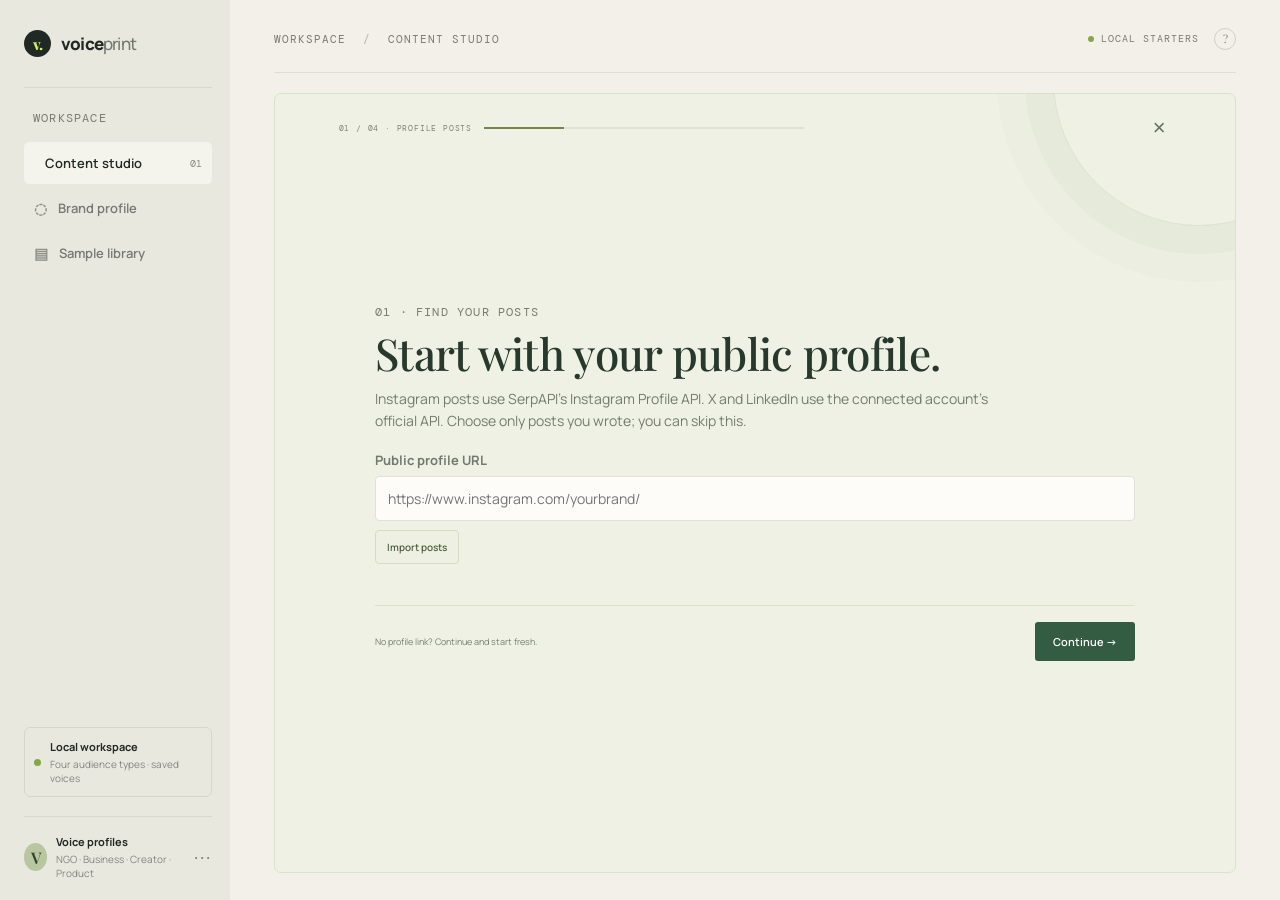
==== commit 152debf6: "Restore four-step voice onboarding" ====
--- a/index.html
+++ b/index.html
@@ -8,7 +8,7 @@
     <link rel="preconnect" href="https://fonts.googleapis.com" />
     <link rel="preconnect" href="https://fonts.gstatic.com" crossorigin />
     <link href="https://fonts.googleapis.com/css2?family=DM+Mono:wght@400;500&family=Manrope:wght@400;500;600;700;800&family=Playfair+Display:ital,wght@0,500;0,600;1,500;1,600&display=swap" rel="stylesheet" />
-    <link rel="stylesheet" href="styles.css?v=13" />
+    <link rel="stylesheet" href="styles.css?v=16" />
   </head>
   <body>
     <div class="app-shell">
@@ -35,69 +35,20 @@
         </section>
 
         <section class="creator-setup" id="creator-setup" aria-labelledby="setup-title">
-          <div class="setup-progress"><span id="setup-step-label">01 / 05 · YOUR POSTS</span><div><i id="setup-progress-bar"></i></div><button id="setup-dismiss" type="button" aria-label="Close setup">×</button></div>
-          <div class="setup-question" id="setup-question">
-            <p class="eyebrow">A VOICE STUDIO FOR EVERY KIND OF CREATOR</p><h2 id="setup-title">Who are you creating for?</h2>
-            <p class="setup-subtitle">We’ll shape the brief and the post format around your work.</p>
-            <div class="creator-types" role="group" aria-label="Creator type">
-              <button type="button" data-category="ngo"><span>01</span><strong>NGO</strong><small>Cause, community, action</small></button>
-              <button type="button" data-category="business"><span>02</span><strong>Business</strong><small>Service, expertise, trust</small></button>
-              <button type="button" data-category="creator"><span>03</span><strong>Creator</strong><small>Personality, story, community</small></button>
-              <button type="button" data-category="product"><span>04</span><strong>Product / brand</strong><small>Benefits, proof, discovery</small></button>
-            </div>
-            <div class="setup-controls">
-              <label>First platform<select id="setup-platform"><option value="instagram">Instagram</option><option value="linkedin">LinkedIn</option><option value="x">X</option></select></label>
-              <label>Write in<select id="output-language"><option value="English">English</option><option value="Kannada">ಕನ್ನಡ · Kannada</option><option value="Hindi">हिन्दी · Hindi</option></select></label>
-            </div>
-            <div class="setup-actions"><span>Have no posts? The next step will ask one question at a time.</span><button id="setup-next" type="button">Set up my voice →</button></div>
-          </div>
+          <div class="setup-progress"><span id="setup-step-label">01 / 04 · POSTS</span><div><i id="setup-progress-bar"></i></div><button id="setup-dismiss" type="button" aria-label="Skip setup">×</button></div>
+          <div class="setup-question" id="setup-question"></div>
         </section>
 
         <select id="scenario" class="sr-only" aria-hidden="true" tabindex="-1"><option value="streetwear" selected>Demo profile</option><option value="saas">Demo profile</option></select>
 
         <section class="workspace-grid">
           <div class="left-column">
-            <section class="panel profile-panel" id="profile">
-              <div class="section-heading"><div><p class="eyebrow">02 / THE BRAND VOICE</p><h2 id="profile-title">Northstar Supply</h2></div><span class="profile-badge">PROFILE</span></div>
-              <p class="profile-summary" id="profile-summary"></p>
-              <section class="voice-builder" aria-labelledby="voice-builder-title">
-                <div class="voice-builder-heading"><div><span class="note-label">MAKE THIS VOICE YOURS</span><h3 id="voice-builder-title">Where should we learn your style?</h3></div><span id="voice-source-badge" class="source-badge">DEMO PROFILE</span></div>
-                <div class="voice-mode-switch" role="group" aria-label="Choose how to define your writing style">
-                  <button type="button" data-voice-mode="demo" aria-pressed="true">Use sample brand</button>
-                  <button type="button" data-voice-mode="posts" aria-pressed="false">I have posts</button>
-                  <button type="button" data-voice-mode="fresh" aria-pressed="false">No posts yet</button>
-                </div>
-                <div id="voice-demo-panel" class="voice-mode-panel">
-                  <p>Start with the selected demo brand and its six example posts. Switch modes to bring your own writing or describe your voice.</p>
-                </div>
-                <div id="voice-posts-panel" class="voice-mode-panel" hidden>
-                  <label class="field-label" for="sample-posts-input">Paste 1–10 posts (separate them with a blank line)</label>
-                  <textarea id="sample-posts-input" rows="4" placeholder="Paste captions or posts you wrote. A few examples are enough to begin."></textarea>
-                  <p class="input-hint">Use public posts you own or have permission to use. We analyze the text you provide.</p>
-                </div>
-                <div id="voice-fresh-panel" class="voice-mode-panel" hidden>
-                  <label class="field-label" for="voice-description">Describe how you want to sound</label>
-                  <textarea id="voice-description" rows="3" placeholder="For example: warm and direct, like I’m sharing a useful tip with a friend. Keep sentences short."></textarea>
-              <label class="field-label" for="voice-tone">Pick a starting tone</label>
-                  <select id="voice-tone" class="voice-select"><option value="warm and approachable">Warm and approachable</option><option value="bold and playful">Bold and playful</option><option value="expert and precise">Expert and precise</option><option value="minimal and direct">Minimal and direct</option><option value="witty and conversational">Witty and conversational</option></select>
-                  <p class="input-hint">Choose a starter voice or describe your own. You can review and edit every draft.</p>
-                </div>
-                <div class="voice-preferences">
-                  <label><span class="field-label">Words or phrases I like</span><input id="favorite-words" type="text" placeholder="e.g. thoughtful, built for real life" /></label>
-                  <label><span class="field-label">Words or claims to avoid</span><input id="avoid-words" type="text" placeholder="e.g. revolutionary, guaranteed" /></label>
-                </div>
-                <div class="voice-builder-footer"><p id="voice-analysis-status" aria-live="polite">Demo voice is ready. You can switch to your own examples or start from preferences.</p><button id="analyze-voice" class="secondary-action" type="button">Build voice profile</button></div>
-                <div class="voice-save-row"><label class="field-label" for="saved-voice-select">Starter and saved voices</label><select id="saved-voice-select"><option value="">Choose a voice profile</option></select><label class="field-label" for="voice-profile-name">Name your custom voice</label><input id="voice-profile-name" type="text" placeholder="e.g. Founder notes, Kannada community voice" /><button id="save-voice-profile" class="secondary-action" type="button">Save current voice</button></div>
-              </section>
-              <div class="metrics-grid" id="metrics-grid"></div>
-              <div class="voice-notes"><div><span class="note-label">SOUNDS LIKE</span><strong id="tone-notes"></strong></div><div><span class="note-label">DO MORE OF</span><strong id="dos-notes"></strong></div><div><span class="note-label">SKIP</span><strong id="donts-notes"></strong></div></div>
-              <details class="sample-posts" id="library"><summary>View the 6 sample posts behind this profile <span>＋</span></summary><ol id="sample-list"></ol></details>
-            </section>
+
 
             <section class="panel controls-panel">
-              <div class="section-heading compact"><div><p class="eyebrow">03 / YOUR IDEA</p><h2>Shape the draft</h2></div><span class="step-marker">03</span></div>
+              <div class="section-heading compact"><div><p class="eyebrow">YOUR IDEA</p><h2>Shape the draft</h2></div></div>
               <label class="field-label" for="topic">What do you want to say?</label>
-              <textarea id="topic" rows="2" placeholder="Write your idea, story, or announcement…"></textarea>
+              <textarea id="topic" rows="2" required placeholder="Write your idea, story, or announcement…"></textarea>
               <div class="control-row">
                 <label class="control-block"><span class="field-label">Platform</span><select id="platform"><option value="instagram">Instagram</option><option value="linkedin">LinkedIn</option><option value="x">X</option></select></label>
                 <label class="control-block"><span class="field-label">Write in</span><select id="campaign-language"><option>English</option><option>Hindi</option><option>Kannada</option><option>Hinglish</option><option>Kanglish</option></select></label>
@@ -126,17 +77,47 @@
               </details>
               <button id="generate-button" class="generate-button" type="button">Generate draft</button>
             </section>
+
+            <section class="panel profile-panel" id="profile">
+              <div class="section-heading"><div><p class="eyebrow">OPTIONAL VOICE</p><h2 id="profile-title">Your voice</h2></div><span class="profile-badge">VOICE</span></div>
+              <p class="profile-summary" id="profile-summary"></p>
+              <section class="voice-builder" aria-labelledby="voice-builder-title">
+                <div class="voice-builder-heading"><div><span class="note-label">OPTIONAL VOICE GUIDANCE</span><h3 id="voice-builder-title">Add a voice message</h3></div><span id="voice-source-badge" class="source-badge">YOUR VOICE</span></div>
+                <p class="voice-intro">Optional: add a recording or a few posts. The idea below is the only required input.</p>
+                <div class="voice-recording" id="voice-recording-panel">
+                  <label class="field-label" for="voice-audio">One voice message · English, ಕನ್ನಡ, हिन्दी</label>
+                  <input id="voice-audio" type="file" accept="audio/*" />
+                  <p class="input-hint">Speak naturally about your work, audience, and message. Whisper detects English, Hindi, or Kannada automatically; no checklist needed.</p>
+                  <button id="transcribe-voice" class="secondary-action" type="button">Transcribe with local Whisper</button>
+                  <p id="voice-audio-status" class="input-hint" aria-live="polite">The transcript becomes editable context for your draft.</p>
+                  <label class="field-label" for="voice-description">Transcript or extra context</label>
+                  <textarea id="voice-description" rows="3" placeholder="Transcribed message appears here. You can edit it."></textarea>
+                </div>
+                <details class="voice-extras"><summary>More voice options</summary>
+                  <label class="field-label" for="sample-posts-input">Or paste posts you wrote</label>
+                  <textarea id="sample-posts-input" rows="4" placeholder="Paste one post per paragraph."></textarea>
+                  <label class="field-label" for="voice-tone">Starting tone</label>
+                  <select id="voice-tone" class="voice-select"><option value="warm and approachable">Warm and approachable</option><option value="bold and playful">Bold and playful</option><option value="expert and precise">Expert and precise</option><option value="minimal and direct">Minimal and direct</option><option value="witty and conversational">Witty and conversational</option></select>
+                  <label class="field-label" for="avoid-words">Claims or terms to avoid (optional)</label><input id="avoid-words" class="text-input" type="text" placeholder="e.g. guaranteed results" />
+                  <div class="voice-builder-footer"><p id="voice-analysis-status" aria-live="polite">Voice profiles use your examples and recording.</p><button id="analyze-voice" class="secondary-action" type="button">Analyze examples</button></div>
+                  <div class="voice-save-row"><label class="field-label" for="saved-voice-select">Saved voices</label><select id="saved-voice-select"><option value="">Choose a saved voice</option></select><label class="field-label" for="voice-profile-name">Profile name</label><input id="voice-profile-name" type="text" placeholder="e.g. BGSCET Kannada" /><div class="voice-profile-actions"><button id="save-voice-profile" class="secondary-action" type="button">Save voice</button><button id="delete-voice-profile" class="secondary-action" type="button" disabled>Delete selected</button></div></div>
+                </details>
+              </section>
+              <details class="voice-insights"><summary>Voice analysis and example posts</summary><div class="metrics-grid" id="metrics-grid"></div>
+              <div class="voice-notes"><div><span class="note-label">SOUNDS LIKE</span><strong id="tone-notes"></strong></div><div><span class="note-label">DO MORE OF</span><strong id="dos-notes"></strong></div><div><span class="note-label">SKIP</span><strong id="donts-notes"></strong></div></div>
+              <details class="sample-posts" id="library"><summary>View the sample posts <span>＋</span></summary><ol id="sample-list"></ol></details></details>
+            </section>
           </div>
 
           <section class="panel compare-panel" aria-live="polite">
-            <div class="section-heading output-heading"><div><p class="eyebrow">04 / SIDE BY SIDE</p><h2>Your draft</h2></div><span class="draft-status"><i></i> <span id="draft-status-text">READY</span></span></div>
+            <div class="section-heading output-heading"><div><p class="eyebrow">YOUR DRAFT</p><h2>Review and edit</h2></div><span class="draft-status"><i></i> <span id="draft-status-text">READY</span></span></div>
             <div class="compare-grid">
               <article class="draft-card adapted-card"><div class="draft-card-head"><div><span class="draft-kicker">VOICE ADAPTED</span><h3 id="adapted-brand-title">Northstar Supply</h3></div><span class="draft-icon adapted-icon"></span></div><div class="draft-meta"><span class="post-avatar adapted-avatar" id="brand-avatar">N</span><span><strong id="adapted-handle">northstarsupply</strong><small id="adapted-platform">INSTAGRAM</small></span></div><label class="sr-only" for="adapted-output">Edit the adapted draft</label><textarea id="adapted-output" class="draft-text adapted-text" spellcheck="true"></textarea><div class="editor-toolbar" aria-label="Draft editing actions"><button type="button" data-edit="rewrite">Rewrite</button><button type="button" data-edit="clarify">Improve clarity</button><button type="button" data-edit="expand">Expand</button><button type="button" data-edit="shorten">Shorten</button><button type="button" data-edit="cta">Add CTA</button></div><div class="draft-footer"><span>EDITABLE · YOUR BRAND VOICE</span><span id="adapted-words">0 WORDS</span></div></article>
             </div>
             <div class="regenerate-row"><p><span></span> Make an edit in the adapted draft, then use it as direction for another pass.</p><button id="regenerate-edits" class="regenerate-button" type="button">Regenerate using my edits <span>↗</span></button></div>
             <div class="compare-note"><span class="note-star"></span><p><strong>Voice is a pattern, not a template.</strong><br /><em>Use the draft as a starting point. Your edits make it yours.</em></p></div>
             <section class="quality-panel" aria-live="polite"><div class="quality-heading"><div><span class="draft-kicker">VOICEPRINT QUALITY CHECK</span><h3>Why this draft works</h3></div><strong id="quality-total">—<small>/100</small></strong></div><div id="quality-breakdown" class="quality-breakdown"><span>Generate a draft to score voice, platform fit, keyword context, clarity, and safety.</span></div><div class="quality-note">Transparent rubric · no fabricated engagement predictions</div></section>
-            <section class="publish-panel"><div><span class="draft-kicker">YOU STAY IN CONTROL</span><h3>Approve this draft for publishing?</h3><p>Connect the destination first. Instagram also needs a publicly reachable image or video URL; X and LinkedIn accept text-only posts.</p></div><label id="publish-media-wrap" class="control-block" for="publish-media-url"><span class="field-label">Image or video URL (required for Instagram)</span><input id="publish-media-url" class="text-input" type="url" placeholder="https://your-site.example/campaign-image.jpg" /></label><label class="publish-consent"><input id="publish-consent" type="checkbox" /> I approve this edited draft for the selected platform</label><button id="approve-publish" type="button" disabled>Review & approve ↗</button><p id="publish-status" aria-live="polite">No post is published until an official platform account is connected and you approve the final draft.</p></section>
+            <section class="publish-panel"><div><span class="draft-kicker">ONE FINAL APPROVAL PER POST</span><h3>Publish this draft</h3><p>Review the exact text and destination account, then approve to publish now. Instagram needs a public HTTPS image or video URL.</p><p id="publish-target" class="publish-target" aria-live="polite">Connect an account to see where this post will publish.</p></div><label id="publish-media-wrap" class="control-block" for="publish-media-url"><span class="field-label">Instagram media URL</span><input id="publish-media-url" class="text-input" type="url" placeholder="https://your-site.example/campaign-image.jpg" /></label><button id="approve-publish" type="button" disabled>Approve & publish now ↗</button><p id="publish-status" aria-live="polite">No post is published until you approve that individual draft.</p></section>
             <section class="platform-connections"><div class="campaign-pack-heading"><div><span class="draft-kicker">OPTIONAL ACCOUNT LOGIN</span><h3>Connect for owned-post imports and publishing</h3></div></div><p>Instagram profile posts use SerpAPI. X timelines use the X API through your connected account. LinkedIn imports require permission to read posts from the connected member.</p><div id="platform-connection-list" class="platform-connection-list" aria-live="polite"></div></section>
             <section class="performance-panel"><div class="campaign-pack-heading"><div><span class="draft-kicker">OBSERVED RESULTS</span><h3>Account performance</h3></div><button id="refresh-performance" type="button">Refresh results</button></div><p>Only provider-reported metrics belong here. They stay separate from the writing-quality score.</p><div id="performance-summary" aria-live="polite">No performance observations recorded.</div></section>
             <div class="draft-save-row"><button id="save-draft" class="secondary-action" type="button">Save edited draft</button><span id="draft-save-status" aria-live="polite">Drafts are saved locally after generation.</span></div>
@@ -152,6 +133,6 @@
         <footer class="page-footer"><span>VOICEPRINT CONTENT STUDIO</span><span>ONE IDEA. YOUR VOICE.</span><span>01 — 2026</span></footer>
       </main>
     </div>
-    <script src="app.js?v=19"></script>
+    <script src="app.js?v=23"></script>
   </body>
 </html>
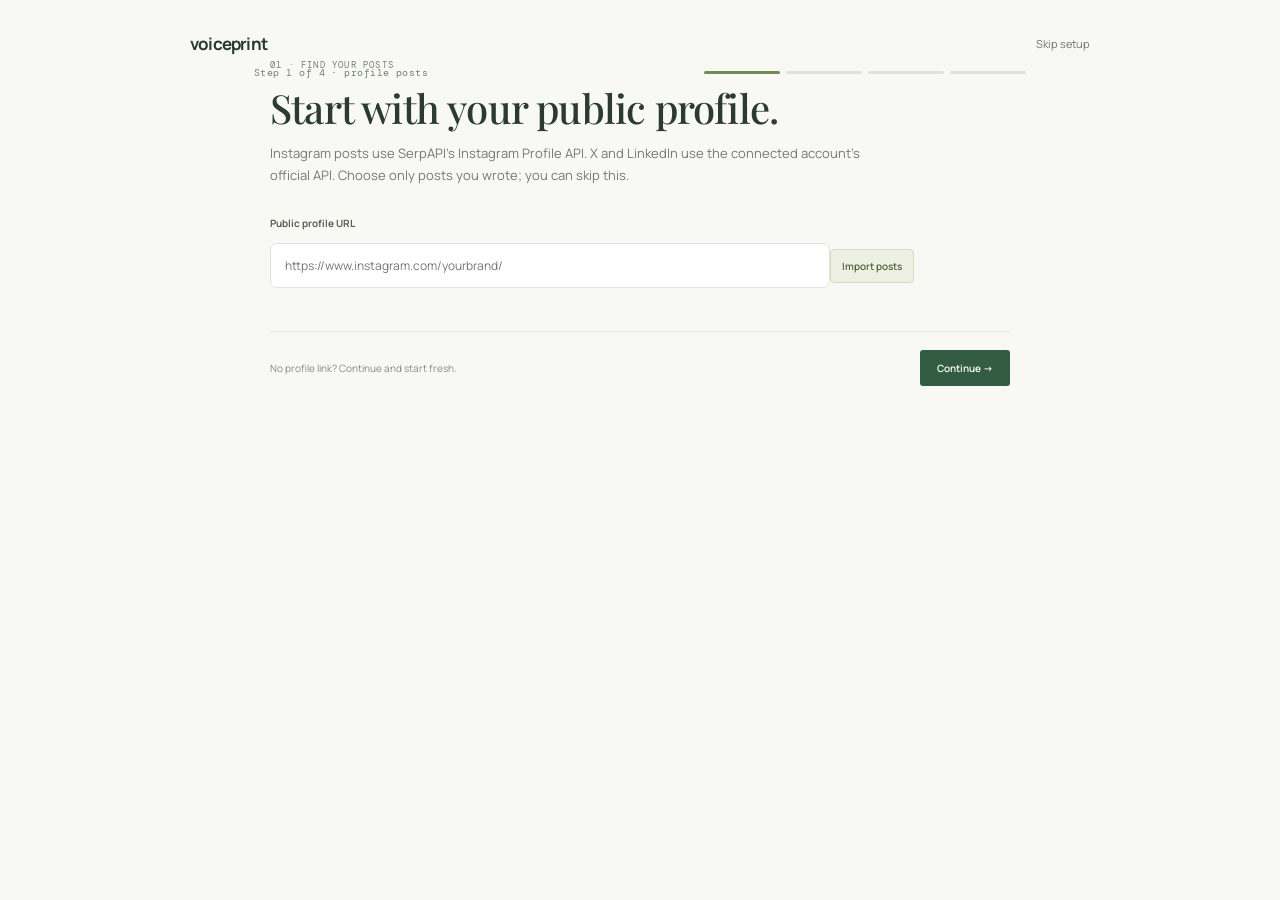
==== commit 48c661bb: "Polish the four-step onboarding flow" ====
--- a/index.html
+++ b/index.html
@@ -35,7 +35,8 @@
         </section>
 
         <section class="creator-setup" id="creator-setup" aria-labelledby="setup-title">
-          <div class="setup-progress"><span id="setup-step-label">01 / 04 · POSTS</span><div><i id="setup-progress-bar"></i></div><button id="setup-dismiss" type="button" aria-label="Skip setup">×</button></div>
+          <div class="setup-topline"><a class="setup-wordmark" href="#top">voiceprint</a><button id="setup-dismiss" type="button">Skip setup</button></div>
+          <div class="setup-progress"><span id="setup-step-label">Step 1 of 4</span><div class="setup-step-bars" aria-hidden="true"><i></i><i></i><i></i><i></i></div></div>
           <div class="setup-question" id="setup-question"></div>
         </section>
 
--- a/styles.css
+++ b/styles.css
@@ -174,6 +174,7 @@
 .voice-save-row .field-label:first-child{grid-column:1/-1;margin-bottom:-6px}
 .voice-save-row select,.voice-save-row input{width:100%;min-width:0;padding:11px 12px;border:1px solid var(--line,#deded3);border-radius:8px;background:#fff;color:inherit;font:inherit}
 .voice-save-row button{grid-column:1/-1;justify-self:start}
+.voice-profile-actions{grid-column:1/-1;display:flex;gap:8px;flex-wrap:wrap}
 .setup-action-buttons{display:flex;align-items:center;gap:10px}
 .setup-back{border:1px solid var(--line,#deded3);border-radius:8px;background:transparent;padding:11px 16px;color:inherit;font:inherit;cursor:pointer}
 .platform-connection-list{display:grid;grid-template-columns:repeat(2,minmax(0,1fr));gap:10px;margin-top:14px}
@@ -218,3 +219,60 @@
 /* Single-draft workspace: give the editable result the full reading column. */
 .compare-grid{grid-template-columns:minmax(0,1fr)}
 .adapted-card{grid-column:1/-1}
+
+/* Compact, recording-first voice setup */
+.voice-intro{margin:0 0 12px;color:#687064;font-size:12px;line-height:1.5}
+.voice-recording{padding:14px;background:#f8f8f2;border:1px solid #e2e5d7;border-radius:5px}
+.voice-recording input[type=file]{display:block;width:100%;margin:8px 0 10px;font:12px var(--sans);color:#394435}
+.voice-checklist{display:grid;gap:8px;margin:12px 0 14px}
+.voice-checklist label{display:flex;align-items:flex-start;gap:8px;color:#465142;font-size:11px;line-height:1.45}
+.voice-checklist input{accent-color:#476b4d;margin:2px 0 0}
+.voice-recording textarea{margin-top:6px}
+.voice-extras,.voice-insights{margin-top:12px;border-top:1px solid #e3e5dc;padding-top:10px}
+.voice-extras>summary,.voice-insights>summary,.profile-import>summary{cursor:pointer;color:#53604e;font-size:11px;font-weight:700;list-style:none}
+.voice-extras>summary::-webkit-details-marker,.voice-insights>summary::-webkit-details-marker,.profile-import>summary::-webkit-details-marker{display:none}
+.voice-extras>summary:after,.voice-insights>summary:after,.profile-import>summary:after{content:"＋";float:right;color:#87917d}
+.voice-extras[open]>summary:after,.voice-insights[open]>summary:after,.profile-import[open]>summary:after{content:"−"}
+.voice-extras>.field-label{display:block;margin-top:14px}
+.profile-import{margin:12px 0;padding:12px;background:#f8f8f2;border-radius:4px}
+.profile-import>.field-label{display:block;margin-top:12px}
+.voice-insights .metrics-grid{margin-top:12px}
+.voice-insights .sample-posts{margin-bottom:0}
+.controls-panel #topic{min-height:90px}
+@media(max-width:760px){.voice-checklist{gap:10px}.voice-recording{padding:12px}}
+
+/* Calm, focused setup inspired by lightweight product onboarding. */
+.is-setup .app-shell{display:block;min-height:100vh;background:#f8f8f4}
+.is-setup .sidebar,.is-setup .topbar{display:none}
+.is-setup .main-content{width:100%;max-width:none;min-height:100vh;margin:0;padding:0 clamp(20px,6vw,84px)}
+.is-setup .creator-setup{width:min(100%,900px);min-height:100vh;margin:0 auto;padding:28px 0 52px;display:flex;flex-direction:column;justify-content:flex-start;background:transparent;border:0;border-radius:0;box-shadow:none;animation:none}
+.is-setup .creator-setup:before{display:none}
+.setup-topline{display:flex;align-items:center;justify-content:space-between}
+.setup-wordmark{color:#26372d;text-decoration:none;font:700 17px var(--sans);letter-spacing:-.8px}
+.setup-topline>button{border:0;background:transparent;color:#6e776c;font:11px var(--sans);cursor:pointer;padding:8px 0}
+.is-setup .setup-progress{display:grid;grid-template-columns:1fr auto;align-items:center;gap:20px;margin:46px 0 68px;padding:0;color:#788073;font:10px var(--mono);letter-spacing:.45px}
+.setup-step-bars{display:grid!important;grid-template-columns:repeat(4,minmax(38px,76px));gap:6px;width:auto!important;height:auto!important;max-width:none!important;background:transparent!important}
+.setup-step-bars i{display:block!important;width:auto!important;height:3px!important;background:#e0e3d9;border-radius:3px;transition:background .25s ease}
+.setup-step-bars i.is-active{background:#768a54}
+.is-setup .setup-question{width:min(100%,740px);margin:0 auto}
+.is-setup .setup-question>.eyebrow{margin:0 0 14px;font-size:9px;letter-spacing:1.2px}
+.is-setup .setup-question h2{max-width:700px;color:#2c3b30;font:500 clamp(30px,4vw,40px)/1.16 var(--serif);letter-spacing:-.8px}
+.is-setup .setup-subtitle{max-width:610px;margin:12px 0 30px;color:#737a70;font-size:13px;line-height:1.65}
+.is-setup .creator-types{gap:10px;margin:28px 0 30px}
+.is-setup .creator-types button{min-height:112px;padding:16px;background:#fff;border-color:#e5e7df;border-radius:8px;box-shadow:0 2px 8px rgba(41,52,38,.025)}
+.is-setup .creator-types button:hover{transform:translateY(-1px);border-color:#aab698}
+.is-setup .creator-types button[aria-pressed=true]{background:#f0f3e9;border-color:#7c8e61;box-shadow:inset 0 0 0 1px #7c8e61}
+.is-setup .creator-types button>span{display:grid;place-items:center;width:22px;height:22px;border:1px solid #dfe3d8;border-radius:50%;font:10px var(--mono);color:#7c896d}
+.is-setup .creator-types button strong{font-size:12px}
+.is-setup .creator-types button small{font-size:9px;line-height:1.5}
+.is-setup .setup-question>.field-label{display:block;margin:16px 0 7px;color:#586253;font-size:10px}
+.is-setup .setup-question input.text-input,.is-setup .setup-question textarea{width:100%;max-width:560px;padding:12px 14px;border:1px solid #e0e3da;border-radius:7px;background:#fff;color:#344032;font:12px/1.6 var(--sans)}
+.is-setup .setup-question #discover-posts{margin:12px 0}
+.is-setup .setup-question .discover-results{max-height:25vh;overflow:auto}
+.is-setup .setup-actions{margin-top:28px;padding-top:18px;border-top:1px solid #e7e9e2}
+.is-setup .setup-actions>span{font-size:10px;color:#858b80}
+.is-setup .setup-actions button{padding:11px 17px;font-size:10px}
+.is-setup .setup-back{border:1px solid #dfe3da!important;border-radius:6px;background:#fff!important;color:#586352!important}
+.is-setup .voice-recording{margin-top:20px;padding:17px 19px;border:1px solid #e2e5dc;border-radius:8px;background:#fff}
+.is-setup .voice-recording .input-hint{max-width:570px}
+@media(max-width:760px){.is-setup .main-content{padding:0 20px}.is-setup .creator-setup{padding-top:20px}.is-setup .setup-progress{margin:36px 0 48px}.is-setup .creator-types{grid-template-columns:1fr 1fr}.is-setup .creator-types button{min-height:100px}}
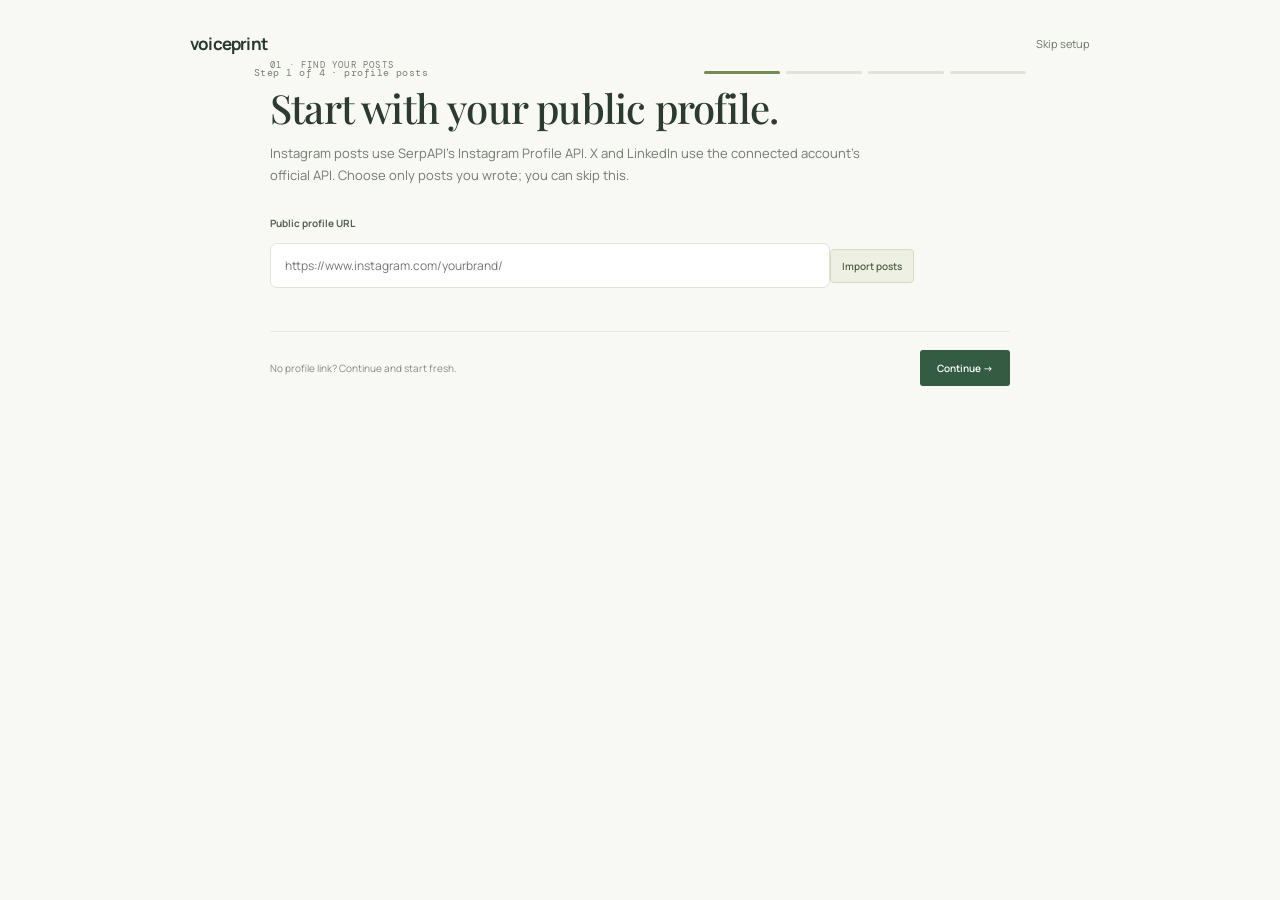
==== commit a187e29f: "Fix draft editing and add local voice intake" ====
--- a/index.html
+++ b/index.html
@@ -8,7 +8,7 @@
     <link rel="preconnect" href="https://fonts.googleapis.com" />
     <link rel="preconnect" href="https://fonts.gstatic.com" crossorigin />
     <link href="https://fonts.googleapis.com/css2?family=DM+Mono:wght@400;500&family=Manrope:wght@400;500;600;700;800&family=Playfair+Display:ital,wght@0,500;0,600;1,500;1,600&display=swap" rel="stylesheet" />
-    <link rel="stylesheet" href="styles.css?v=16" />
+    <link rel="stylesheet" href="styles.css?v=17" />
   </head>
   <body>
     <div class="app-shell">
@@ -48,13 +48,17 @@
 
             <section class="panel controls-panel">
               <div class="section-heading compact"><div><p class="eyebrow">YOUR IDEA</p><h2>Shape the draft</h2></div></div>
+              <div id="brief-voice-slot"><div class="speech-intake" id="brief-voice-panel">
+                <div class="speech-intake-head"><div><span class="note-label">SPEAK OR TYPE · ENGLISH · हिन्दी · ಕನ್ನಡ</span><p id="speech-status" aria-live="polite">One story, one box. Spoken words are transcribed locally and mapped into the brief.</p></div><div class="speech-actions"><button id="start-recording" type="button"><span aria-hidden="true">●</span> Speak</button><button id="stop-recording" type="button" hidden>Stop & add text</button></div></div>
+              </div></div>
               <label class="field-label" for="topic">What do you want to say?</label>
-              <textarea id="topic" rows="2" required placeholder="Write your idea, story, or announcement…"></textarea>
+              <textarea id="topic" rows="8" required placeholder="Tell us the post idea in your own words…"></textarea>
+              <section class="brief-checklist" aria-labelledby="brief-checklist-title"><div class="brief-checklist-heading"><strong id="brief-checklist-title">Live brief checklist</strong><span>Mapped from your words</span></div><ul id="brief-checklist-items" aria-live="polite"></ul></section>
               <div class="control-row">
                 <label class="control-block"><span class="field-label">Platform</span><select id="platform"><option value="instagram">Instagram</option><option value="linkedin">LinkedIn</option><option value="x">X</option></select></label>
                 <label class="control-block"><span class="field-label">Write in</span><select id="campaign-language"><option>English</option><option>Hindi</option><option>Kannada</option><option>Hinglish</option><option>Kanglish</option></select></label>
               </div>
-              <div class="range-control"><div class="range-label"><label class="field-label" for="target-words">Draft length</label><span id="target-words-label" class="range-value">80 words</span></div><div class="range-scale"><span>20 words</span><span id="target-words-max">300 words</span></div><input id="target-words" type="range" min="20" max="300" step="5" value="80" /></div>
+              <div class="range-control"><div class="range-label"><label class="field-label" for="target-words">Draft length</label><span id="target-words-label" class="range-value">80 words</span></div><div class="range-scale"><span>20 words</span><span id="target-words-max">300 words</span></div><input id="target-words" type="range" min="20" max="300" step="5" value="80" /><p class="input-hint" id="length-hint">Word target applies when you generate. Each platform also has a character cap.</p></div>
               <details class="advanced-campaign"><summary>More controls <span>Audience, campaign goal and voice</span></summary>
               <div class="keyword-fields"><label><span class="field-label">Optional keyword</span><input id="campaign-keywords" class="text-input" placeholder="Add a phrase only if this post needs one" /></label><label><span class="field-label">Keyword context</span><input id="keyword-context" class="text-input" placeholder="Explain what it means for this post" /></label></div>
               <div class="control-row campaign-fields">
@@ -83,24 +87,16 @@
               <div class="section-heading"><div><p class="eyebrow">OPTIONAL VOICE</p><h2 id="profile-title">Your voice</h2></div><span class="profile-badge">VOICE</span></div>
               <p class="profile-summary" id="profile-summary"></p>
               <section class="voice-builder" aria-labelledby="voice-builder-title">
-                <div class="voice-builder-heading"><div><span class="note-label">OPTIONAL VOICE GUIDANCE</span><h3 id="voice-builder-title">Add a voice message</h3></div><span id="voice-source-badge" class="source-badge">YOUR VOICE</span></div>
-                <p class="voice-intro">Optional: add a recording or a few posts. The idea below is the only required input.</p>
-                <div class="voice-recording" id="voice-recording-panel">
-                  <label class="field-label" for="voice-audio">One voice message · English, ಕನ್ನಡ, हिन्दी</label>
-                  <input id="voice-audio" type="file" accept="audio/*" />
-                  <p class="input-hint">Speak naturally about your work, audience, and message. Whisper detects English, Hindi, or Kannada automatically; no checklist needed.</p>
-                  <button id="transcribe-voice" class="secondary-action" type="button">Transcribe with local Whisper</button>
-                  <p id="voice-audio-status" class="input-hint" aria-live="polite">The transcript becomes editable context for your draft.</p>
-                  <label class="field-label" for="voice-description">Transcript or extra context</label>
-                  <textarea id="voice-description" rows="3" placeholder="Transcribed message appears here. You can edit it."></textarea>
-                </div>
+                <div class="voice-builder-heading"><div><span class="note-label">OPTIONAL VOICE GUIDANCE</span><h3 id="voice-builder-title">Tune your voice profile</h3></div><span id="voice-source-badge" class="source-badge">YOUR VOICE</span></div>
+                <p class="voice-intro">Speak or type the post idea above. Add examples here only if you want a closer match to your writing style.</p>
                 <details class="voice-extras"><summary>More voice options</summary>
+                  <label class="field-label" for="voice-description">Voice or style guidance <span class="optional-note">Optional</span></label><textarea id="voice-description" rows="2" placeholder="e.g. friendly, direct, and grounded in our community"></textarea>
                   <label class="field-label" for="sample-posts-input">Or paste posts you wrote</label>
                   <textarea id="sample-posts-input" rows="4" placeholder="Paste one post per paragraph."></textarea>
                   <label class="field-label" for="voice-tone">Starting tone</label>
                   <select id="voice-tone" class="voice-select"><option value="warm and approachable">Warm and approachable</option><option value="bold and playful">Bold and playful</option><option value="expert and precise">Expert and precise</option><option value="minimal and direct">Minimal and direct</option><option value="witty and conversational">Witty and conversational</option></select>
                   <label class="field-label" for="avoid-words">Claims or terms to avoid (optional)</label><input id="avoid-words" class="text-input" type="text" placeholder="e.g. guaranteed results" />
-                  <div class="voice-builder-footer"><p id="voice-analysis-status" aria-live="polite">Voice profiles use your examples and recording.</p><button id="analyze-voice" class="secondary-action" type="button">Analyze examples</button></div>
+                  <div class="voice-builder-footer"><p id="voice-analysis-status" aria-live="polite">Voice profiles learn from your examples and preferences.</p><button id="analyze-voice" class="secondary-action" type="button">Analyze examples</button></div>
                   <div class="voice-save-row"><label class="field-label" for="saved-voice-select">Saved voices</label><select id="saved-voice-select"><option value="">Choose a saved voice</option></select><label class="field-label" for="voice-profile-name">Profile name</label><input id="voice-profile-name" type="text" placeholder="e.g. BGSCET Kannada" /><div class="voice-profile-actions"><button id="save-voice-profile" class="secondary-action" type="button">Save voice</button><button id="delete-voice-profile" class="secondary-action" type="button" disabled>Delete selected</button></div></div>
                 </details>
               </section>
@@ -134,6 +130,6 @@
         <footer class="page-footer"><span>VOICEPRINT CONTENT STUDIO</span><span>ONE IDEA. YOUR VOICE.</span><span>01 — 2026</span></footer>
       </main>
     </div>
-    <script src="app.js?v=23"></script>
+    <script src="app.js?v=24"></script>
   </body>
 </html>
--- a/styles.css
+++ b/styles.css
@@ -222,24 +222,15 @@
 
 /* Compact, recording-first voice setup */
 .voice-intro{margin:0 0 12px;color:#687064;font-size:12px;line-height:1.5}
-.voice-recording{padding:14px;background:#f8f8f2;border:1px solid #e2e5d7;border-radius:5px}
-.voice-recording input[type=file]{display:block;width:100%;margin:8px 0 10px;font:12px var(--sans);color:#394435}
-.voice-checklist{display:grid;gap:8px;margin:12px 0 14px}
-.voice-checklist label{display:flex;align-items:flex-start;gap:8px;color:#465142;font-size:11px;line-height:1.45}
-.voice-checklist input{accent-color:#476b4d;margin:2px 0 0}
-.voice-recording textarea{margin-top:6px}
 .voice-extras,.voice-insights{margin-top:12px;border-top:1px solid #e3e5dc;padding-top:10px}
-.voice-extras>summary,.voice-insights>summary,.profile-import>summary{cursor:pointer;color:#53604e;font-size:11px;font-weight:700;list-style:none}
-.voice-extras>summary::-webkit-details-marker,.voice-insights>summary::-webkit-details-marker,.profile-import>summary::-webkit-details-marker{display:none}
-.voice-extras>summary:after,.voice-insights>summary:after,.profile-import>summary:after{content:"＋";float:right;color:#87917d}
-.voice-extras[open]>summary:after,.voice-insights[open]>summary:after,.profile-import[open]>summary:after{content:"−"}
+.voice-extras>summary,.voice-insights>summary{cursor:pointer;color:#53604e;font-size:11px;font-weight:700;list-style:none}
+.voice-extras>summary::-webkit-details-marker,.voice-insights>summary::-webkit-details-marker{display:none}
+.voice-extras>summary:after,.voice-insights>summary:after{content:"＋";float:right;color:#87917d}
+.voice-extras[open]>summary:after,.voice-insights[open]>summary:after{content:"−"}
 .voice-extras>.field-label{display:block;margin-top:14px}
-.profile-import{margin:12px 0;padding:12px;background:#f8f8f2;border-radius:4px}
-.profile-import>.field-label{display:block;margin-top:12px}
 .voice-insights .metrics-grid{margin-top:12px}
 .voice-insights .sample-posts{margin-bottom:0}
 .controls-panel #topic{min-height:90px}
-@media(max-width:760px){.voice-checklist{gap:10px}.voice-recording{padding:12px}}
 
 /* Calm, focused setup inspired by lightweight product onboarding. */
 .is-setup .app-shell{display:block;min-height:100vh;background:#f8f8f4}
@@ -273,6 +264,27 @@
 .is-setup .setup-actions>span{font-size:10px;color:#858b80}
 .is-setup .setup-actions button{padding:11px 17px;font-size:10px}
 .is-setup .setup-back{border:1px solid #dfe3da!important;border-radius:6px;background:#fff!important;color:#586352!important}
-.is-setup .voice-recording{margin-top:20px;padding:17px 19px;border:1px solid #e2e5dc;border-radius:8px;background:#fff}
-.is-setup .voice-recording .input-hint{max-width:570px}
 @media(max-width:760px){.is-setup .main-content{padding:0 20px}.is-setup .creator-setup{padding-top:20px}.is-setup .setup-progress{margin:36px 0 48px}.is-setup .creator-types{grid-template-columns:1fr 1fr}.is-setup .creator-types button{min-height:100px}}
+.speech-intake{margin:5px 0 12px;padding:13px 15px;border:1px solid #dfe4d8;border-radius:8px;background:#f8f9f4}
+.speech-intake-head{display:flex;align-items:center;justify-content:space-between;gap:16px}
+.speech-intake-head>div:first-child{min-width:0}.speech-intake-head p{margin:5px 0 0;color:#747c70;font-size:10px;line-height:1.5}
+.speech-actions{display:flex;align-items:center;gap:8px;flex:none}
+.speech-actions button{border:1px solid #d8dfce;border-radius:6px;background:#fff;color:#3f5944;padding:9px 12px;font:600 10px var(--sans);cursor:pointer;white-space:nowrap}
+.speech-actions #start-recording{background:#315a43;color:#fff;border-color:#315a43}
+.speech-actions #start-recording span{margin-right:5px;color:#d9e8bd}
+.speech-actions button[hidden]{display:none}
+.speech-actions button:disabled{opacity:.55;cursor:wait}
+.controls-panel #topic{min-height:250px;padding:15px 16px;font-size:13px;line-height:1.65}
+.brief-checklist{margin:11px 0 16px;padding:12px 14px;border:1px solid #e6e7df;border-radius:7px;background:#fff}
+.brief-checklist-heading{display:flex;justify-content:space-between;gap:10px;margin-bottom:7px;color:#485343;font-size:10px}
+.brief-checklist-heading>span{color:#90958a;font-size:9px}
+.brief-checklist ul{list-style:none;margin:0;padding:0;display:grid;gap:4px}
+.brief-checklist li{display:grid;grid-template-columns:17px minmax(0,1fr) auto;align-items:start;gap:7px;padding:5px 0;color:#626b5f}
+.brief-check-icon{display:grid;place-items:center;width:15px;height:15px;border:1px solid #d9ded3;border-radius:50%;font-size:9px;color:#969d90}
+.brief-checklist li.is-captured .brief-check-icon{background:#eaf0df;border-color:#d4dec3;color:#4d6a43}
+.brief-checklist li>span:nth-child(2){display:grid;gap:2px;min-width:0}
+.brief-checklist li strong{font-size:9px;font-weight:600;color:#4b5647}
+.brief-checklist li small{overflow:hidden;color:#8a9086;font-size:9px;text-overflow:ellipsis;white-space:nowrap}
+.brief-checklist li em{padding-top:1px;color:#8c9287;font:8px var(--mono);font-style:normal;text-transform:uppercase}
+.brief-checklist li.is-captured em{color:#61774d}
+@media(max-width:620px){.speech-intake-head{align-items:flex-start;flex-direction:column}.speech-actions{width:100%}.speech-actions button{flex:1}.controls-panel #topic{min-height:205px}.brief-checklist li{grid-template-columns:17px minmax(0,1fr)}.brief-checklist li em{grid-column:2}}
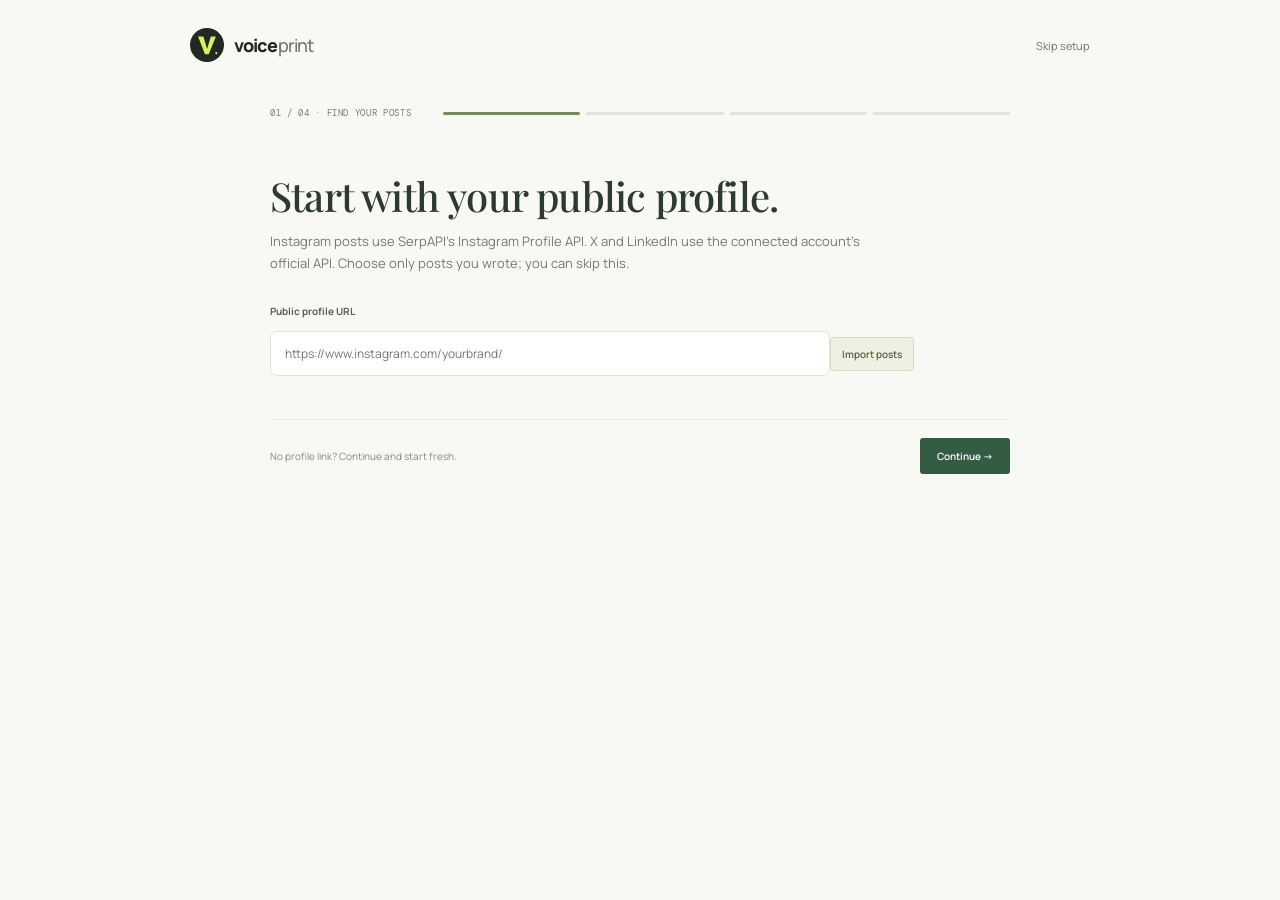
==== commit 2d265e2f: "Fix onboarding header overlap and add logo" ====
--- a/index.html
+++ b/index.html
@@ -8,12 +8,12 @@
     <link rel="preconnect" href="https://fonts.googleapis.com" />
     <link rel="preconnect" href="https://fonts.gstatic.com" crossorigin />
     <link href="https://fonts.googleapis.com/css2?family=DM+Mono:wght@400;500&family=Manrope:wght@400;500;600;700;800&family=Playfair+Display:ital,wght@0,500;0,600;1,500;1,600&display=swap" rel="stylesheet" />
-    <link rel="stylesheet" href="styles.css?v=17" />
+    <link rel="stylesheet" href="styles.css?v=18" />
   </head>
   <body>
     <div class="app-shell">
       <aside class="sidebar">
-        <a class="wordmark" href="#top" aria-label="Voiceprint home"><span class="wordmark-mark">v.</span><span>voice<span class="wordmark-light">print</span></span></a>
+        <a class="wordmark" href="#top" aria-label="Voiceprint home"><svg class="brand-symbol" viewBox="0 0 40 40" aria-hidden="true"><circle cx="20" cy="20" r="20" fill="currentColor"/><path d="M9.5 10h6.3l4.3 14.8L24.5 10h6L22 31h-4.4z" fill="var(--lime)"/><circle cx="31" cy="29.5" r="1.35" fill="var(--lime)"/></svg><span>voice<span class="wordmark-light">print</span></span></a>
         <div class="side-rule"></div>
         <p class="eyebrow side-label">WORKSPACE</p>
         <nav aria-label="Main navigation">
@@ -35,8 +35,8 @@
         </section>
 
         <section class="creator-setup" id="creator-setup" aria-labelledby="setup-title">
-          <div class="setup-topline"><a class="setup-wordmark" href="#top">voiceprint</a><button id="setup-dismiss" type="button">Skip setup</button></div>
-          <div class="setup-progress"><span id="setup-step-label">Step 1 of 4</span><div class="setup-step-bars" aria-hidden="true"><i></i><i></i><i></i><i></i></div></div>
+          <div class="setup-topline"><a class="setup-wordmark" href="#top" aria-label="Voiceprint home"><svg class="brand-symbol" viewBox="0 0 40 40" aria-hidden="true"><circle cx="20" cy="20" r="20" fill="currentColor"/><path d="M9.5 10h6.3l4.3 14.8L24.5 10h6L22 31h-4.4z" fill="var(--lime)"/><circle cx="31" cy="29.5" r="1.35" fill="var(--lime)"/></svg><span>voice<span class="wordmark-light">print</span></span></a><button id="setup-dismiss" type="button">Skip setup</button></div>
+          <div class="setup-progress"><span id="setup-step-label">01 / 04 · FIND YOUR POSTS</span><div class="setup-step-bars" aria-hidden="true"><i></i><i></i><i></i><i></i></div></div>
           <div class="setup-question" id="setup-question"></div>
         </section>
 
@@ -130,6 +130,6 @@
         <footer class="page-footer"><span>VOICEPRINT CONTENT STUDIO</span><span>ONE IDEA. YOUR VOICE.</span><span>01 — 2026</span></footer>
       </main>
     </div>
-    <script src="app.js?v=24"></script>
+    <script src="app.js?v=25"></script>
   </body>
 </html>
--- a/styles.css
+++ b/styles.css
@@ -288,3 +288,17 @@
 .brief-checklist li em{padding-top:1px;color:#8c9287;font:8px var(--mono);font-style:normal;text-transform:uppercase}
 .brief-checklist li.is-captured em{color:#61774d}
 @media(max-width:620px){.speech-intake-head{align-items:flex-start;flex-direction:column}.speech-actions{width:100%}.speech-actions button{flex:1}.controls-panel #topic{min-height:205px}.brief-checklist li{grid-template-columns:17px minmax(0,1fr)}.brief-checklist li em{grid-column:2}}
+
+/* Setup masthead: keep the step marker in the document flow so it never
+   collides with the question title, and use the same mark as the workspace. */
+.brand-symbol{display:block;width:27px;height:27px;flex:none;color:var(--ink)}
+.setup-wordmark{display:flex;align-items:center;gap:10px;color:var(--ink);text-decoration:none;font:800 18px var(--sans);letter-spacing:-.9px}
+.setup-wordmark .brand-symbol{width:34px;height:34px}
+.is-setup .setup-progress{position:relative;inset:auto;display:flex;align-items:center;gap:clamp(16px,3vw,32px);width:min(100%,740px);margin:clamp(28px,5vh,48px) auto clamp(34px,6vh,58px);padding:0;color:#788073;font:9px var(--mono);letter-spacing:.65px}
+.is-setup .setup-progress>span{flex:none;white-space:nowrap}
+.is-setup .setup-progress>div{height:auto;max-width:none;flex:1;background:transparent}
+.is-setup .setup-step-bars{display:grid!important;grid-template-columns:repeat(4,minmax(0,1fr));gap:6px;width:auto!important;height:auto!important;max-width:none!important;flex:1;background:transparent!important}
+.is-setup .setup-step-bars i{display:block!important;width:auto!important;height:3px!important;background:#e0e3d9;border-radius:3px;transition:background .25s}
+.is-setup .setup-step-bars i.is-active{background:#768a54}
+.is-setup .setup-question>.eyebrow{display:none}
+@media(max-width:560px){.is-setup .setup-progress{flex-wrap:wrap;gap:12px;margin:28px auto 34px}.is-setup .setup-step-bars{flex-basis:100%}}
